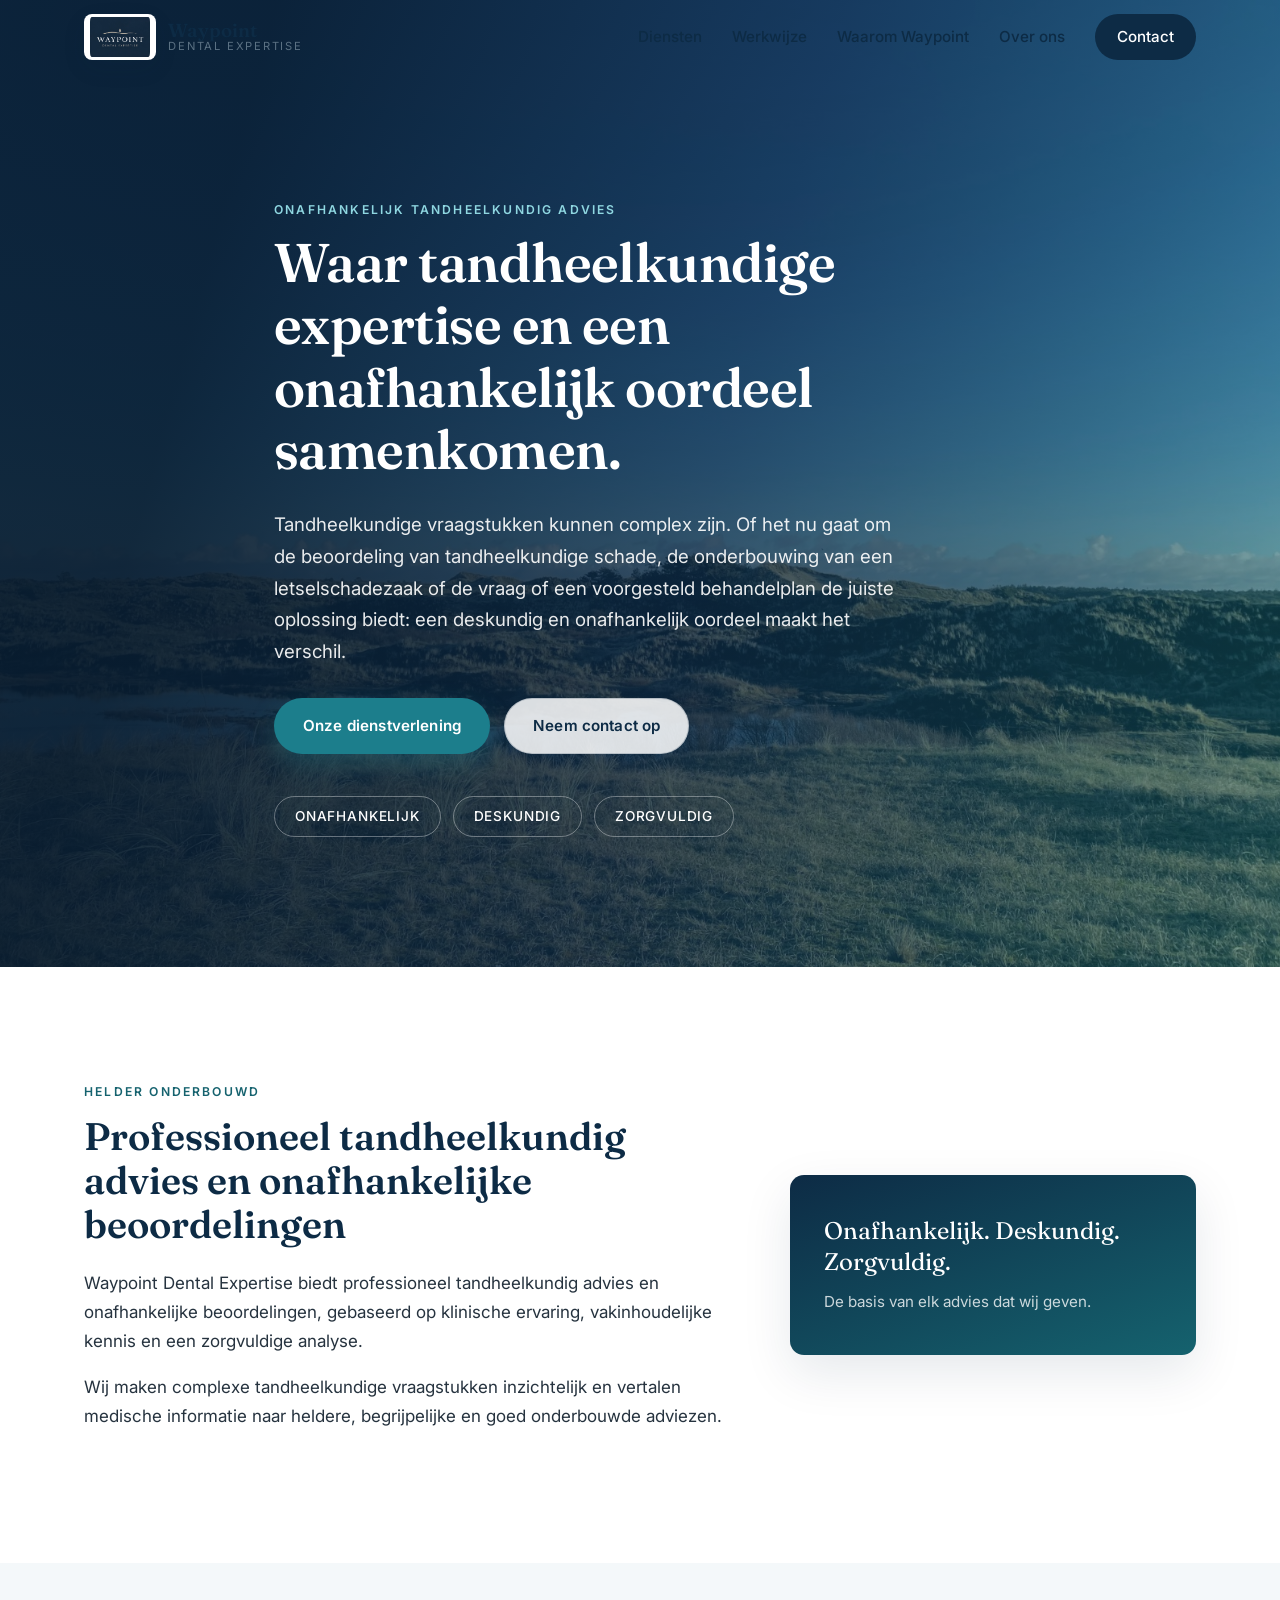
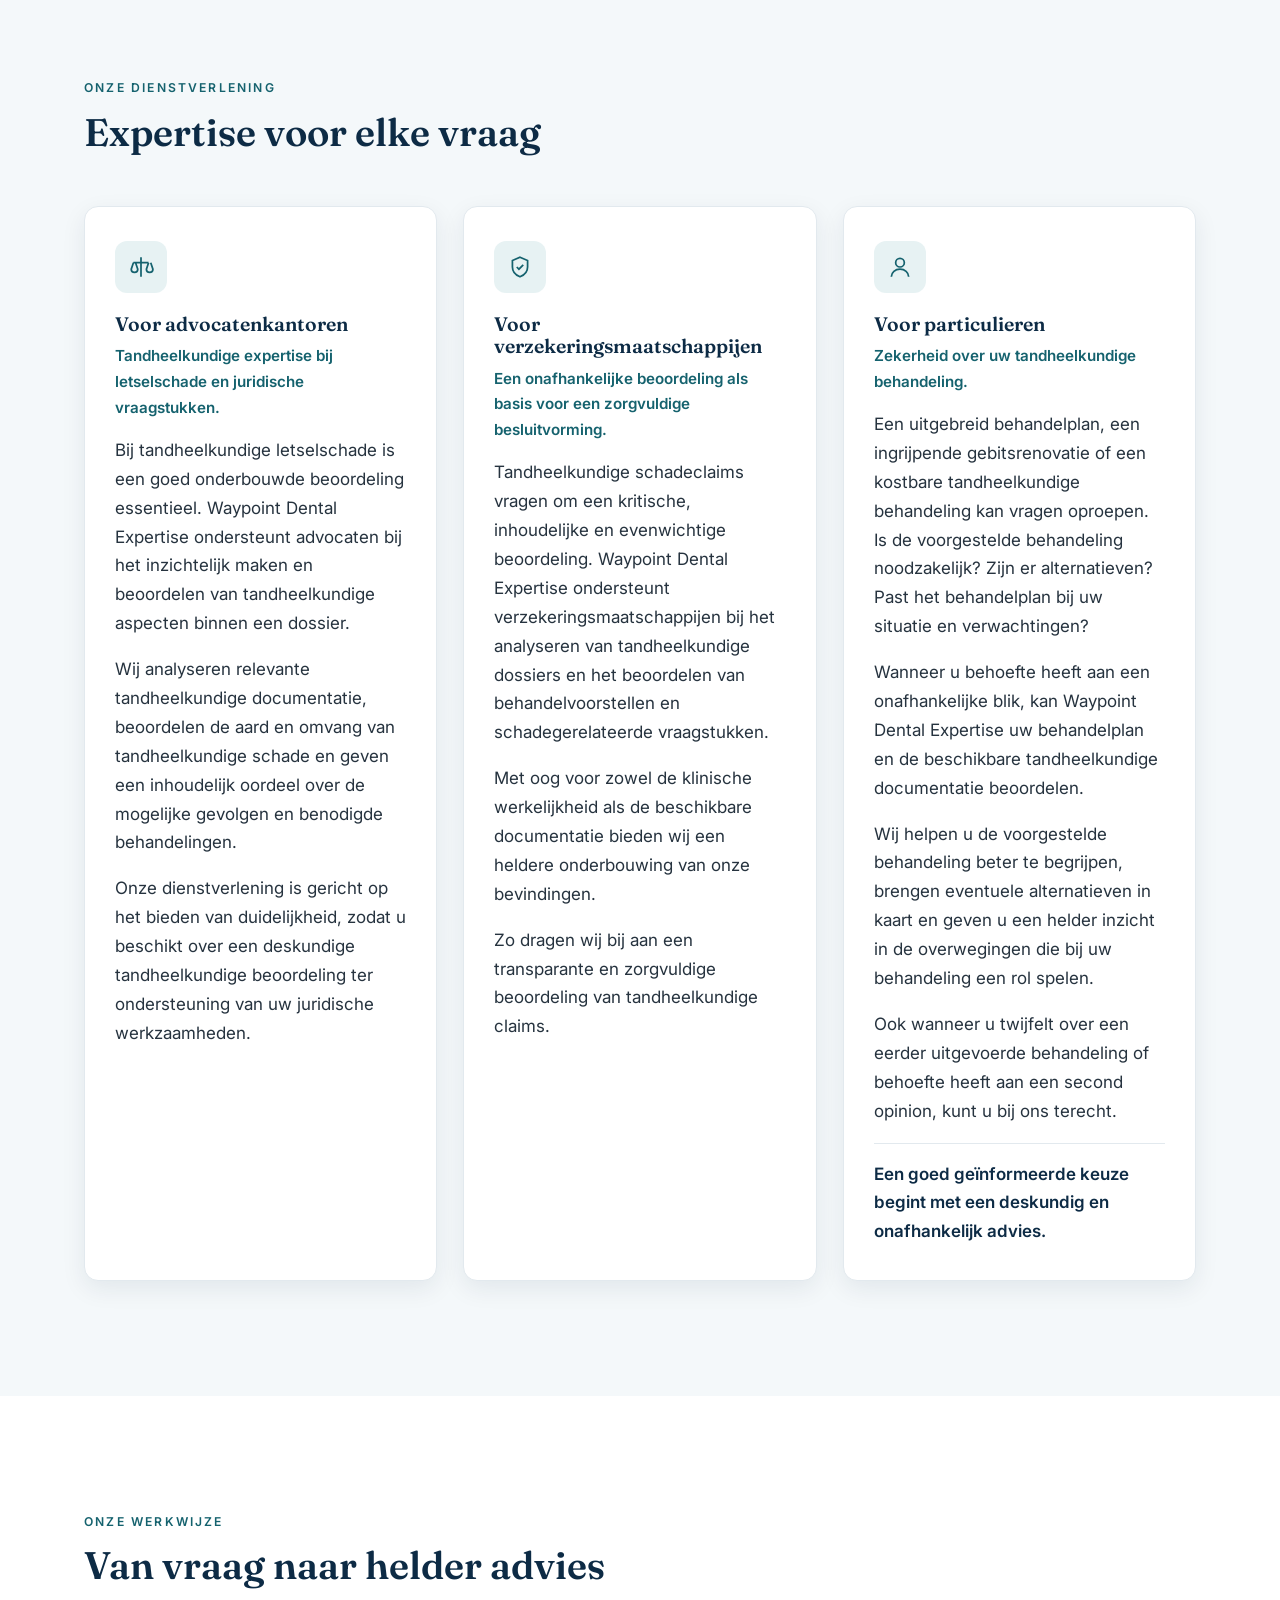
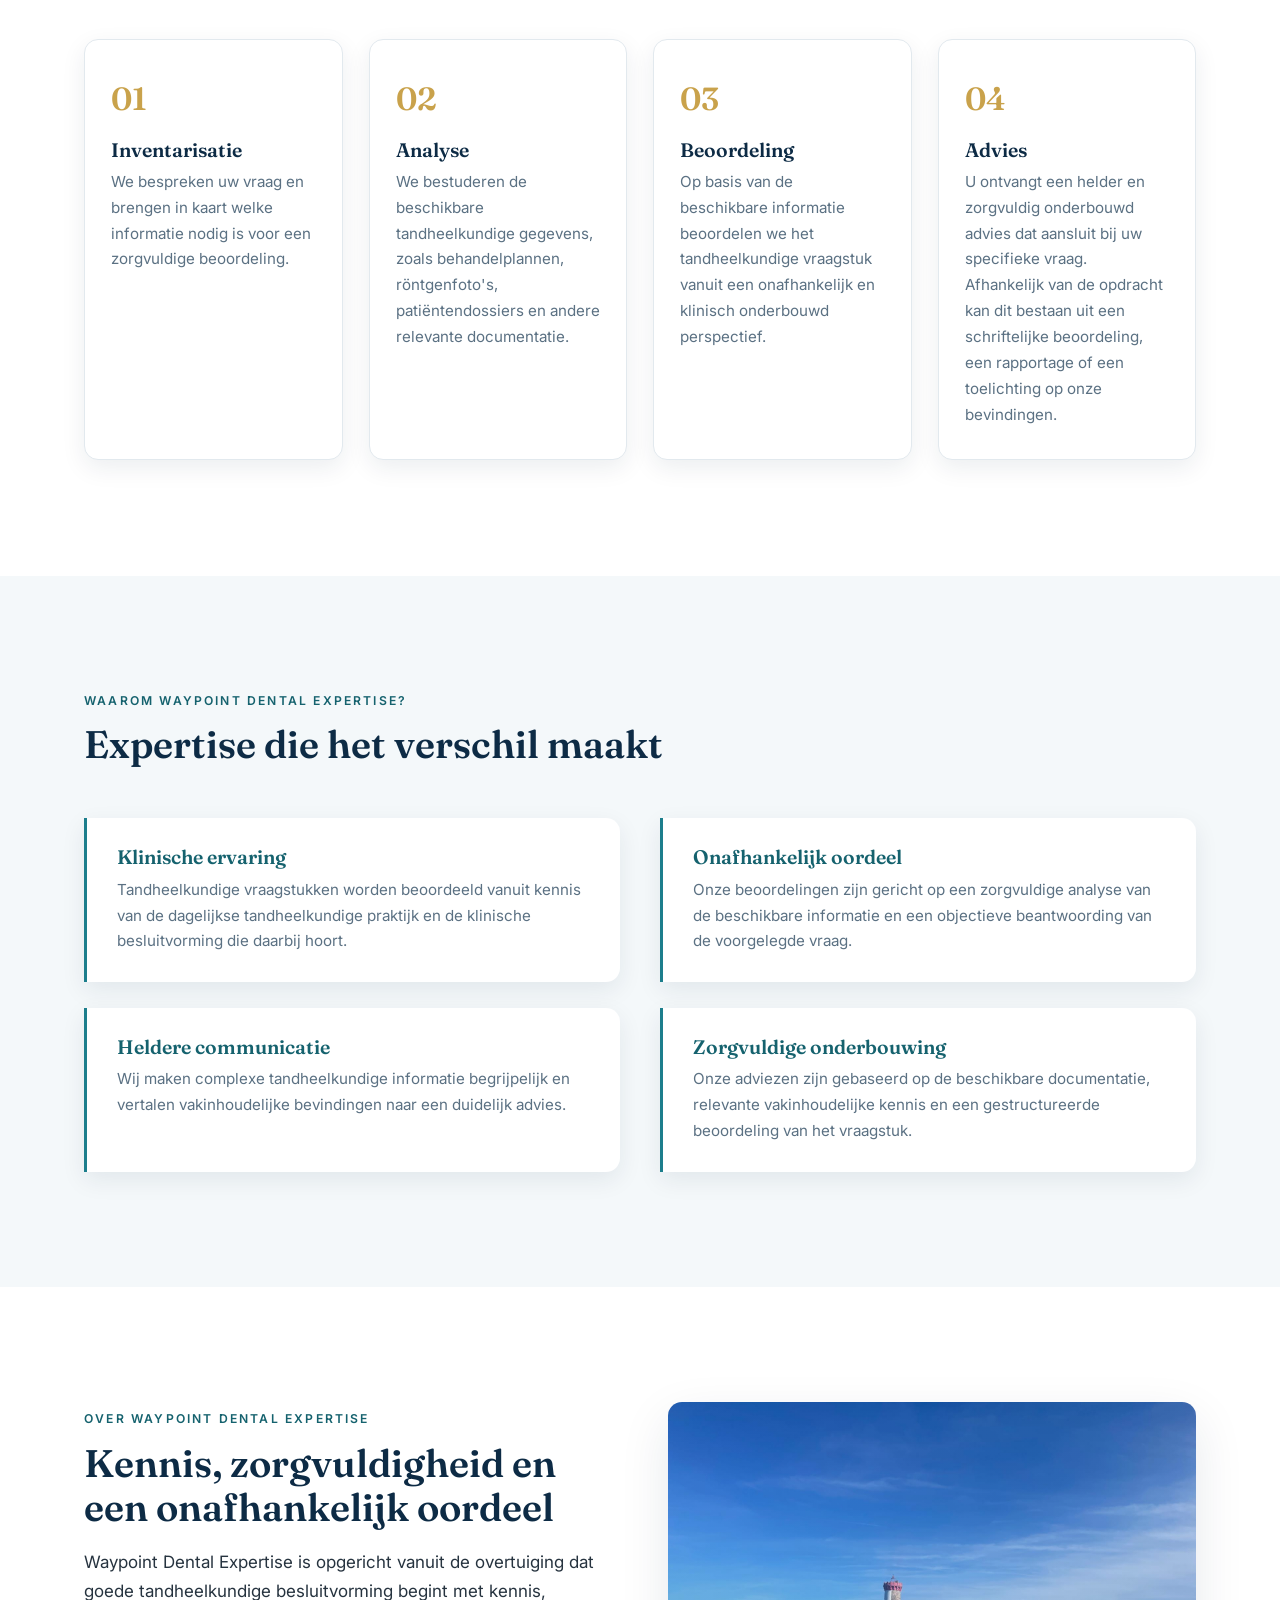
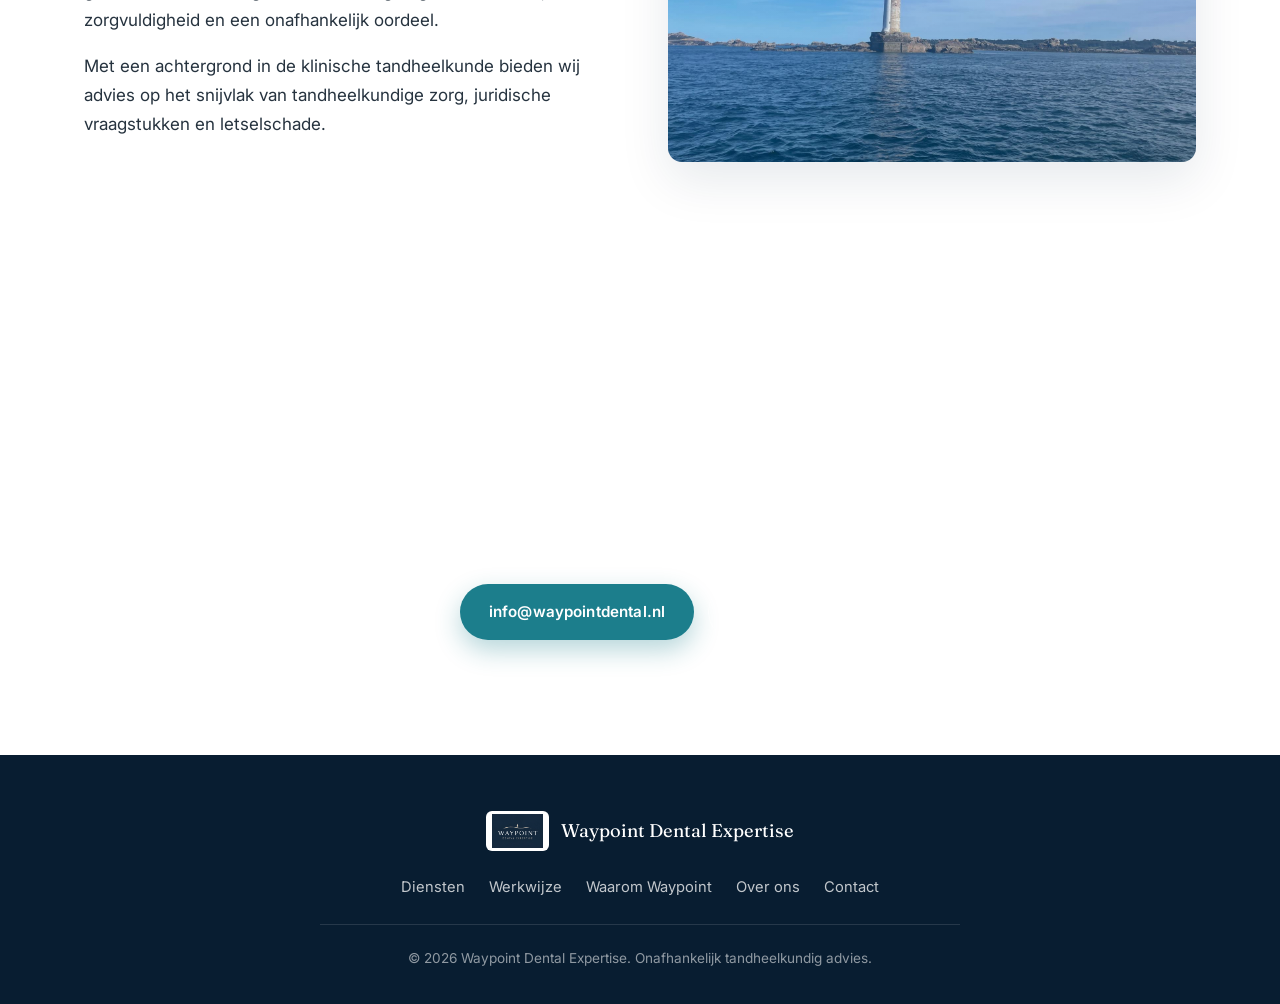
==== index.html @ ccd4719a "Initial commit: Waypoint Dental Expertise website" ====
<!DOCTYPE html>
<html lang="nl">
<head>
<meta charset="UTF-8">
<meta name="viewport" content="width=device-width, initial-scale=1.0">
<title>Waypoint Dental Expertise | Onafhankelijk tandheelkundig advies</title>
<meta name="description" content="Waypoint Dental Expertise biedt onafhankelijk tandheelkundig advies en expertise voor advocatenkantoren, verzekeringsmaatschappijen en particulieren. Helder onderbouwd.">
<link rel="icon" href="assets/logo.jpeg">
<link rel="preconnect" href="https://fonts.googleapis.com">
<link rel="preconnect" href="https://fonts.gstatic.com" crossorigin>
<link href="https://fonts.googleapis.com/css2?family=Inter:wght@400;500;600;700&family=Fraunces:opsz,wght@9..144,400;9..144,500;9..144,600&display=swap" rel="stylesheet">
<link rel="stylesheet" href="styles.css">
</head>
<body>

<header class="site-header" id="header">
  <div class="container header-inner">
    <a href="#top" class="brand" aria-label="Waypoint Dental Expertise - home">
      <img src="assets/logo.jpeg" alt="Waypoint Dental Expertise" class="brand-logo">
      <span class="brand-text">
        <span class="brand-name">Waypoint</span>
        <span class="brand-sub">Dental Expertise</span>
      </span>
    </a>

    <nav class="nav" id="nav" aria-label="Hoofdnavigatie">
      <a href="#diensten">Diensten</a>
      <a href="#werkwijze">Werkwijze</a>
      <a href="#waarom">Waarom Waypoint</a>
      <a href="#over">Over ons</a>
      <a href="#contact" class="nav-cta">Contact</a>
    </nav>

    <button class="nav-toggle" id="navToggle" aria-label="Menu openen" aria-expanded="false" aria-controls="nav">
      <span></span><span></span><span></span>
    </button>
  </div>
</header>

<main id="top">

  <section class="hero">
    <div class="hero-bg" aria-hidden="true"></div>
    <div class="container hero-inner">
      <p class="eyebrow">Onafhankelijk tandheelkundig advies</p>
      <h1>Waar tandheelkundige expertise en een onafhankelijk oordeel samenkomen.</h1>
      <p class="lead">
        Tandheelkundige vraagstukken kunnen complex zijn. Of het nu gaat om de beoordeling van
        tandheelkundige schade, de onderbouwing van een letselschadezaak of de vraag of een
        voorgesteld behandelplan de juiste oplossing biedt: een deskundig en onafhankelijk
        oordeel maakt het verschil.
      </p>
      <div class="hero-actions">
        <a href="#diensten" class="btn btn-primary">Onze dienstverlening</a>
        <a href="#contact" class="btn btn-ghost">Neem contact op</a>
      </div>
      <ul class="hero-badges">
        <li>Onafhankelijk</li>
        <li>Deskundig</li>
        <li>Zorgvuldig</li>
      </ul>
    </div>
  </section>

  <section class="intro section">
    <div class="container intro-grid">
      <div class="intro-text">
        <p class="eyebrow">Helder onderbouwd</p>
        <h2>Professioneel tandheelkundig advies en onafhankelijke beoordelingen</h2>
        <p>
          Waypoint Dental Expertise biedt professioneel tandheelkundig advies en onafhankelijke
          beoordelingen, gebaseerd op klinische ervaring, vakinhoudelijke kennis en een zorgvuldige
          analyse.
        </p>
        <p>
          Wij maken complexe tandheelkundige vraagstukken inzichtelijk en vertalen medische
          informatie naar heldere, begrijpelijke en goed onderbouwde adviezen.
        </p>
      </div>
      <div class="intro-card">
        <p class="intro-card-quote">Onafhankelijk. Deskundig. Zorgvuldig.</p>
        <p class="intro-card-sub">De basis van elk advies dat wij geven.</p>
      </div>
    </div>
  </section>

  <section id="diensten" class="section section-alt">
    <div class="container">
      <div class="section-head">
        <p class="eyebrow">Onze dienstverlening</p>
        <h2>Expertise voor elke vraag</h2>
      </div>

      <div class="cards">
        <article class="card">
          <div class="card-icon" aria-hidden="true">
            <svg viewBox="0 0 24 24" fill="none" stroke="currentColor" stroke-width="1.6"><path d="M12 3v18M5 8h14M5 8l-2 6a3 3 0 0 0 6 0L7 8M19 8l-2 6a3 3 0 0 0 6 0l-2-6"/></svg>
          </div>
          <h3>Voor advocatenkantoren</h3>
          <p class="card-sub">Tandheelkundige expertise bij letselschade en juridische vraagstukken.</p>
          <p>
            Bij tandheelkundige letselschade is een goed onderbouwde beoordeling essentieel. Waypoint
            Dental Expertise ondersteunt advocaten bij het inzichtelijk maken en beoordelen van
            tandheelkundige aspecten binnen een dossier.
          </p>
          <p>
            Wij analyseren relevante tandheelkundige documentatie, beoordelen de aard en omvang van
            tandheelkundige schade en geven een inhoudelijk oordeel over de mogelijke gevolgen en
            benodigde behandelingen.
          </p>
          <p>
            Onze dienstverlening is gericht op het bieden van duidelijkheid, zodat u beschikt over een
            deskundige tandheelkundige beoordeling ter ondersteuning van uw juridische werkzaamheden.
          </p>
        </article>

        <article class="card">
          <div class="card-icon" aria-hidden="true">
            <svg viewBox="0 0 24 24" fill="none" stroke="currentColor" stroke-width="1.6"><path d="M12 3l7 3v6c0 4.5-3 7.5-7 9-4-1.5-7-4.5-7-9V6l7-3z"/><path d="M9 12l2 2 4-4"/></svg>
          </div>
          <h3>Voor verzekeringsmaatschappijen</h3>
          <p class="card-sub">Een onafhankelijke beoordeling als basis voor een zorgvuldige besluitvorming.</p>
          <p>
            Tandheelkundige schadeclaims vragen om een kritische, inhoudelijke en evenwichtige
            beoordeling. Waypoint Dental Expertise ondersteunt verzekeringsmaatschappijen bij het
            analyseren van tandheelkundige dossiers en het beoordelen van behandelvoorstellen en
            schadegerelateerde vraagstukken.
          </p>
          <p>
            Met oog voor zowel de klinische werkelijkheid als de beschikbare documentatie bieden wij
            een heldere onderbouwing van onze bevindingen.
          </p>
          <p>
            Zo dragen wij bij aan een transparante en zorgvuldige beoordeling van tandheelkundige claims.
          </p>
        </article>

        <article class="card">
          <div class="card-icon" aria-hidden="true">
            <svg viewBox="0 0 24 24" fill="none" stroke="currentColor" stroke-width="1.6"><circle cx="12" cy="8" r="4"/><path d="M4 21c0-4 3.6-7 8-7s8 3 8 7"/></svg>
          </div>
          <h3>Voor particulieren</h3>
          <p class="card-sub">Zekerheid over uw tandheelkundige behandeling.</p>
          <p>
            Een uitgebreid behandelplan, een ingrijpende gebitsrenovatie of een kostbare tandheelkundige
            behandeling kan vragen oproepen. Is de voorgestelde behandeling noodzakelijk? Zijn er
            alternatieven? Past het behandelplan bij uw situatie en verwachtingen?
          </p>
          <p>
            Wanneer u behoefte heeft aan een onafhankelijke blik, kan Waypoint Dental Expertise uw
            behandelplan en de beschikbare tandheelkundige documentatie beoordelen.
          </p>
          <p>
            Wij helpen u de voorgestelde behandeling beter te begrijpen, brengen eventuele alternatieven
            in kaart en geven u een helder inzicht in de overwegingen die bij uw behandeling een rol spelen.
          </p>
          <p>
            Ook wanneer u twijfelt over een eerder uitgevoerde behandeling of behoefte heeft aan een
            second opinion, kunt u bij ons terecht.
          </p>
          <p class="card-highlight">Een goed geïnformeerde keuze begint met een deskundig en onafhankelijk advies.</p>
        </article>
      </div>
    </div>
  </section>

  <section id="werkwijze" class="section">
    <div class="container">
      <div class="section-head">
        <p class="eyebrow">Onze werkwijze</p>
        <h2>Van vraag naar helder advies</h2>
      </div>

      <ol class="steps">
        <li class="step">
          <span class="step-num">01</span>
          <h3>Inventarisatie</h3>
          <p>We bespreken uw vraag en brengen in kaart welke informatie nodig is voor een zorgvuldige beoordeling.</p>
        </li>
        <li class="step">
          <span class="step-num">02</span>
          <h3>Analyse</h3>
          <p>We bestuderen de beschikbare tandheelkundige gegevens, zoals behandelplannen, röntgenfoto's, patiëntendossiers en andere relevante documentatie.</p>
        </li>
        <li class="step">
          <span class="step-num">03</span>
          <h3>Beoordeling</h3>
          <p>Op basis van de beschikbare informatie beoordelen we het tandheelkundige vraagstuk vanuit een onafhankelijk en klinisch onderbouwd perspectief.</p>
        </li>
        <li class="step">
          <span class="step-num">04</span>
          <h3>Advies</h3>
          <p>U ontvangt een helder en zorgvuldig onderbouwd advies dat aansluit bij uw specifieke vraag. Afhankelijk van de opdracht kan dit bestaan uit een schriftelijke beoordeling, een rapportage of een toelichting op onze bevindingen.</p>
        </li>
      </ol>
    </div>
  </section>

  <section id="waarom" class="section section-alt">
    <div class="container">
      <div class="section-head">
        <p class="eyebrow">Waarom Waypoint Dental Expertise?</p>
        <h2>Expertise die het verschil maakt</h2>
      </div>

      <div class="features">
        <div class="feature">
          <h3>Klinische ervaring</h3>
          <p>Tandheelkundige vraagstukken worden beoordeeld vanuit kennis van de dagelijkse tandheelkundige praktijk en de klinische besluitvorming die daarbij hoort.</p>
        </div>
        <div class="feature">
          <h3>Onafhankelijk oordeel</h3>
          <p>Onze beoordelingen zijn gericht op een zorgvuldige analyse van de beschikbare informatie en een objectieve beantwoording van de voorgelegde vraag.</p>
        </div>
        <div class="feature">
          <h3>Heldere communicatie</h3>
          <p>Wij maken complexe tandheelkundige informatie begrijpelijk en vertalen vakinhoudelijke bevindingen naar een duidelijk advies.</p>
        </div>
        <div class="feature">
          <h3>Zorgvuldige onderbouwing</h3>
          <p>Onze adviezen zijn gebaseerd op de beschikbare documentatie, relevante vakinhoudelijke kennis en een gestructureerde beoordeling van het vraagstuk.</p>
        </div>
      </div>
    </div>
  </section>

  <section id="over" class="section over">
    <div class="container over-grid">
      <div class="over-text">
        <p class="eyebrow">Over Waypoint Dental Expertise</p>
        <h2>Kennis, zorgvuldigheid en een onafhankelijk oordeel</h2>
        <p>
          Waypoint Dental Expertise is opgericht vanuit de overtuiging dat goede tandheelkundige
          besluitvorming begint met kennis, zorgvuldigheid en een onafhankelijk oordeel.
        </p>
        <p>
          Met een achtergrond in de klinische tandheelkunde bieden wij advies op het snijvlak van
          tandheelkundige zorg, juridische vraagstukken en letselschade.
        </p>
      </div>
      <div class="over-image" aria-hidden="true"></div>
    </div>
  </section>

  <section id="contact" class="section cta">
    <div class="container cta-inner">
      <h2>Een deskundig en onafhankelijk advies nodig?</h2>
      <p>Neem contact op om uw tandheelkundige vraagstuk te bespreken. Wij denken graag met u mee.</p>
      <div class="cta-actions">
        <a href="mailto:info@waypointdental.nl" class="btn btn-primary">info@waypointdental.nl</a>
        <a href="tel:+31000000000" class="btn btn-ghost-light">Bel ons</a>
      </div>
    </div>
  </section>

</main>

<footer class="site-footer">
  <div class="container footer-inner">
    <div class="footer-brand">
      <img src="assets/logo.jpeg" alt="Waypoint Dental Expertise" class="footer-logo">
      <span>Waypoint Dental Expertise</span>
    </div>
    <nav class="footer-nav" aria-label="Voetnavigatie">
      <a href="#diensten">Diensten</a>
      <a href="#werkwijze">Werkwijze</a>
      <a href="#waarom">Waarom Waypoint</a>
      <a href="#over">Over ons</a>
      <a href="#contact">Contact</a>
    </nav>
    <p class="footer-copy">&copy; <span id="year"></span> Waypoint Dental Expertise. Onafhankelijk tandheelkundig advies.</p>
  </div>
</footer>

<script src="script.js"></script>
</body>
</html>
---- styles.css ----
:root {
  --navy: #0d2b45;
  --navy-deep: #081d31;
  --teal: #1c7e8c;
  --teal-dark: #15626e;
  --gold: #c9a24b;
  --text: #26333f;
  --muted: #5b7183;
  --line: #e2e9ee;
  --bg: #ffffff;
  --bg-alt: #f4f8fa;
  --radius: 14px;
  --shadow: 0 18px 50px rgba(13, 43, 69, 0.10);
  --shadow-sm: 0 8px 24px rgba(13, 43, 69, 0.08);
  --maxw: 1160px;
  --font-body: "Inter", system-ui, -apple-system, "Segoe UI", Roboto, sans-serif;
  --font-head: "Fraunces", Georgia, "Times New Roman", serif;
}

* { box-sizing: border-box; }

html { scroll-behavior: smooth; }

body {
  margin: 0;
  font-family: var(--font-body);
  color: var(--text);
  background: var(--bg);
  line-height: 1.7;
  font-size: 17px;
  -webkit-font-smoothing: antialiased;
}

img { max-width: 100%; display: block; }

a { color: var(--teal-dark); text-decoration: none; }

h1, h2, h3 {
  font-family: var(--font-head);
  color: var(--navy);
  line-height: 1.15;
  font-weight: 600;
  margin: 0 0 0.5em;
}

h1 { font-size: clamp(2.1rem, 4.4vw, 3.4rem); letter-spacing: -0.01em; }
h2 { font-size: clamp(1.7rem, 3vw, 2.4rem); }
h3 { font-size: 1.22rem; margin-bottom: 0.4em; }

p { margin: 0 0 1em; }

.container {
  width: 100%;
  max-width: var(--maxw);
  margin: 0 auto;
  padding: 0 24px;
}

.section { padding: clamp(64px, 9vw, 116px) 0; }
.section-alt { background: var(--bg-alt); }

.eyebrow {
  text-transform: uppercase;
  letter-spacing: 0.18em;
  font-size: 0.76rem;
  font-weight: 600;
  color: var(--teal-dark);
  margin-bottom: 0.9em;
}

.section-head { max-width: 720px; margin-bottom: 52px; }

/* ---------- Buttons ---------- */
.btn {
  display: inline-flex;
  align-items: center;
  justify-content: center;
  gap: 8px;
  padding: 14px 28px;
  border-radius: 999px;
  font-weight: 600;
  font-size: 0.95rem;
  letter-spacing: 0.01em;
  transition: transform 0.2s ease, box-shadow 0.2s ease, background 0.2s ease, color 0.2s ease;
  border: 1px solid transparent;
  cursor: pointer;
}
.btn-primary {
  background: var(--teal);
  color: #fff;
  box-shadow: 0 10px 26px rgba(28, 126, 140, 0.32);
}
.btn-primary:hover { background: var(--teal-dark); transform: translateY(-2px); }
.btn-ghost {
  background: rgba(255, 255, 255, 0.85);
  color: var(--navy);
  border-color: rgba(13, 43, 69, 0.18);
}
.btn-ghost:hover { background: #fff; transform: translateY(-2px); }
.btn-ghost-light {
  background: transparent;
  color: #fff;
  border-color: rgba(255, 255, 255, 0.55);
}
.btn-ghost-light:hover { background: rgba(255, 255, 255, 0.14); transform: translateY(-2px); }

/* ---------- Header ---------- */
.site-header {
  position: fixed;
  top: 0; left: 0; right: 0;
  z-index: 50;
  transition: background 0.3s ease, box-shadow 0.3s ease, padding 0.3s ease;
  padding: 14px 0;
}
.site-header.scrolled {
  background: rgba(255, 255, 255, 0.94);
  backdrop-filter: blur(10px);
  box-shadow: 0 6px 26px rgba(13, 43, 69, 0.09);
  padding: 8px 0;
}
.header-inner {
  display: flex;
  align-items: center;
  justify-content: space-between;
  gap: 20px;
}
.brand { display: flex; align-items: center; gap: 12px; }
.brand-logo {
  height: 46px;
  width: auto;
  border-radius: 8px;
  object-fit: contain;
  background: #fff;
  padding: 3px 6px;
  box-shadow: var(--shadow-sm);
}
.brand-text { display: flex; flex-direction: column; line-height: 1.05; }
.brand-name {
  font-family: var(--font-head);
  font-weight: 600;
  font-size: 1.18rem;
  color: var(--navy);
}
.brand-sub {
  font-size: 0.7rem;
  letter-spacing: 0.16em;
  text-transform: uppercase;
  color: var(--muted);
}
.nav { display: flex; align-items: center; gap: 30px; }
.nav a {
  color: var(--navy);
  font-weight: 500;
  font-size: 0.95rem;
  position: relative;
}
.nav a::after {
  content: "";
  position: absolute;
  left: 0; bottom: -6px;
  width: 0; height: 2px;
  background: var(--teal);
  transition: width 0.25s ease;
}
.nav a:hover::after { width: 100%; }
.nav-cta {
  background: var(--navy);
  color: #fff !important;
  padding: 10px 22px;
  border-radius: 999px;
}
.nav-cta::after { display: none; }
.nav-cta:hover { background: var(--teal); }

.nav-toggle {
  display: none;
  flex-direction: column;
  gap: 5px;
  background: none;
  border: 0;
  padding: 8px;
  cursor: pointer;
}
.nav-toggle span {
  width: 26px; height: 2px;
  background: var(--navy);
  border-radius: 2px;
  transition: transform 0.25s ease, opacity 0.25s ease;
}
.nav-toggle.active span:nth-child(1) { transform: translateY(7px) rotate(45deg); }
.nav-toggle.active span:nth-child(2) { opacity: 0; }
.nav-toggle.active span:nth-child(3) { transform: translateY(-7px) rotate(-45deg); }

/* ---------- Hero ---------- */
.hero {
  position: relative;
  padding: clamp(140px, 20vw, 200px) 0 clamp(80px, 11vw, 130px);
  color: #fff;
  overflow: hidden;
}
.hero-bg {
  position: absolute;
  inset: 0;
  background-image: url("assets/background-1.jpeg");
  background-size: cover;
  background-position: center;
  z-index: -2;
}
.hero::before {
  content: "";
  position: absolute;
  inset: 0;
  background: linear-gradient(105deg, rgba(8, 29, 49, 0.94) 18%, rgba(13, 43, 69, 0.78) 55%, rgba(21, 98, 110, 0.55) 100%);
  z-index: -1;
}
.hero-inner { max-width: 780px; }
.hero .eyebrow { color: #8fd7e1; }
.hero h1 { color: #fff; margin-bottom: 0.5em; }
.hero .lead {
  font-size: clamp(1.02rem, 1.6vw, 1.17rem);
  color: rgba(255, 255, 255, 0.9);
  max-width: 640px;
}
.hero-actions { display: flex; flex-wrap: wrap; gap: 14px; margin-top: 30px; }
.hero-badges {
  list-style: none;
  display: flex;
  flex-wrap: wrap;
  gap: 12px;
  padding: 0;
  margin: 42px 0 0;
}
.hero-badges li {
  padding: 8px 20px;
  border: 1px solid rgba(255, 255, 255, 0.35);
  border-radius: 999px;
  font-size: 0.85rem;
  letter-spacing: 0.06em;
  text-transform: uppercase;
  font-weight: 500;
}

/* ---------- Intro ---------- */
.intro-grid {
  display: grid;
  grid-template-columns: 1.6fr 1fr;
  gap: 56px;
  align-items: center;
}
.intro-text h2 { margin-bottom: 0.6em; }
.intro-card {
  background: linear-gradient(160deg, var(--navy), var(--teal-dark));
  color: #fff;
  border-radius: var(--radius);
  padding: 40px 34px;
  box-shadow: var(--shadow);
}
.intro-card-quote {
  font-family: var(--font-head);
  font-size: 1.5rem;
  line-height: 1.3;
  margin-bottom: 12px;
}
.intro-card-sub { color: rgba(255, 255, 255, 0.78); margin: 0; font-size: 0.95rem; }

/* ---------- Cards ---------- */
.cards {
  display: grid;
  grid-template-columns: repeat(3, 1fr);
  gap: 26px;
}
.card {
  background: #fff;
  border: 1px solid var(--line);
  border-radius: var(--radius);
  padding: 34px 30px;
  box-shadow: var(--shadow-sm);
  transition: transform 0.25s ease, box-shadow 0.25s ease;
  display: flex;
  flex-direction: column;
}
.card:hover { transform: translateY(-6px); box-shadow: var(--shadow); }
.card-icon {
  width: 52px; height: 52px;
  border-radius: 12px;
  background: rgba(28, 126, 140, 0.1);
  color: var(--teal-dark);
  display: grid;
  place-items: center;
  margin-bottom: 20px;
}
.card-icon svg { width: 26px; height: 26px; }
.card-sub {
  color: var(--teal-dark);
  font-weight: 600;
  font-size: 0.95rem;
  margin-bottom: 1em;
}
.card p:last-child { margin-bottom: 0; }
.card-highlight {
  margin-top: auto;
  padding-top: 16px;
  border-top: 1px solid var(--line);
  font-weight: 600;
  color: var(--navy);
}

/* ---------- Steps ---------- */
.steps {
  list-style: none;
  padding: 0;
  margin: 0;
  display: grid;
  grid-template-columns: repeat(4, 1fr);
  gap: 26px;
}
.step {
  background: #fff;
  border: 1px solid var(--line);
  border-radius: var(--radius);
  padding: 32px 26px;
  position: relative;
  box-shadow: var(--shadow-sm);
}
.step-num {
  font-family: var(--font-head);
  font-size: 2rem;
  font-weight: 600;
  color: var(--gold);
  display: block;
  margin-bottom: 12px;
}
.step p { color: var(--muted); margin: 0; font-size: 0.95rem; }

/* ---------- Features ---------- */
.features {
  display: grid;
  grid-template-columns: repeat(2, 1fr);
  gap: 26px 40px;
}
.feature {
  padding: 28px 30px;
  border-left: 3px solid var(--teal);
  background: #fff;
  border-radius: 0 var(--radius) var(--radius) 0;
  box-shadow: var(--shadow-sm);
}
.feature h3 { color: var(--teal-dark); }
.feature p { margin: 0; color: var(--muted); font-size: 0.95rem; }

/* ---------- Over ---------- */
.over-grid {
  display: grid;
  grid-template-columns: 1fr 1fr;
  gap: 56px;
  align-items: center;
}
.over-image {
  min-height: 360px;
  border-radius: var(--radius);
  background-image: linear-gradient(rgba(13, 43, 69, 0.12), rgba(13, 43, 69, 0.12)), url("assets/background-4.jpeg");
  background-size: cover;
  background-position: center;
  box-shadow: var(--shadow);
}

/* ---------- CTA ---------- */
.cta {
  position: relative;
  color: #fff;
  background-image: linear-gradient(120deg, rgba(8, 29, 49, 0.95), rgba(21, 98, 110, 0.85)), url("assets/background-3.jpeg");
  background-size: cover;
  background-position: center;
  background-attachment: fixed;
}
.cta-inner { max-width: 720px; text-align: center; margin: 0 auto; }
.cta h2 { color: #fff; }
.cta p { color: rgba(255, 255, 255, 0.88); }
.cta-actions {
  display: flex;
  gap: 14px;
  justify-content: center;
  flex-wrap: wrap;
  margin-top: 26px;
}

/* ---------- Footer ---------- */
.site-footer {
  background: var(--navy-deep);
  color: rgba(255, 255, 255, 0.75);
  padding: 56px 0 34px;
}
.footer-inner {
  display: grid;
  gap: 24px;
  text-align: center;
  justify-items: center;
}
.footer-brand {
  display: flex;
  align-items: center;
  gap: 12px;
  color: #fff;
  font-family: var(--font-head);
  font-size: 1.15rem;
}
.footer-logo {
  height: 40px;
  width: auto;
  border-radius: 6px;
  background: #fff;
  padding: 3px 6px;
}
.footer-nav { display: flex; flex-wrap: wrap; gap: 24px; justify-content: center; }
.footer-nav a { color: rgba(255, 255, 255, 0.75); font-size: 0.92rem; }
.footer-nav a:hover { color: #fff; }
.footer-copy {
  margin: 0;
  font-size: 0.85rem;
  color: rgba(255, 255, 255, 0.55);
  border-top: 1px solid rgba(255, 255, 255, 0.12);
  padding-top: 22px;
  width: 100%;
  max-width: 640px;
}

/* ---------- Reveal animation ---------- */
.reveal { opacity: 0; transform: translateY(24px); transition: opacity 0.7s ease, transform 0.7s ease; }
.reveal.visible { opacity: 1; transform: none; }

/* ---------- Responsive ---------- */
@media (max-width: 960px) {
  .intro-grid, .over-grid { grid-template-columns: 1fr; gap: 34px; }
  .cards { grid-template-columns: 1fr; }
  .steps { grid-template-columns: repeat(2, 1fr); }
  .features { grid-template-columns: 1fr; gap: 20px; }
  .cta { background-attachment: scroll; }
}

@media (max-width: 720px) {
  .brand-text { display: none; }
  .nav-toggle { display: flex; }
  .nav {
    position: fixed;
    top: 0; right: 0;
    height: 100vh;
    width: min(300px, 82vw);
    flex-direction: column;
    align-items: flex-start;
    justify-content: center;
    gap: 26px;
    background: #fff;
    padding: 40px 34px;
    box-shadow: -18px 0 50px rgba(13, 43, 69, 0.18);
    transform: translateX(105%);
    transition: transform 0.35s ease;
    z-index: 60;
  }
  .nav.open { transform: translateX(0); }
  .nav a { font-size: 1.1rem; }
  .nav-cta { width: 100%; text-align: center; }
  .nav-toggle { z-index: 70; }
  .steps { grid-template-columns: 1fr; }
  .hero-badges { margin-top: 30px; }
}

body.no-scroll { overflow: hidden; }
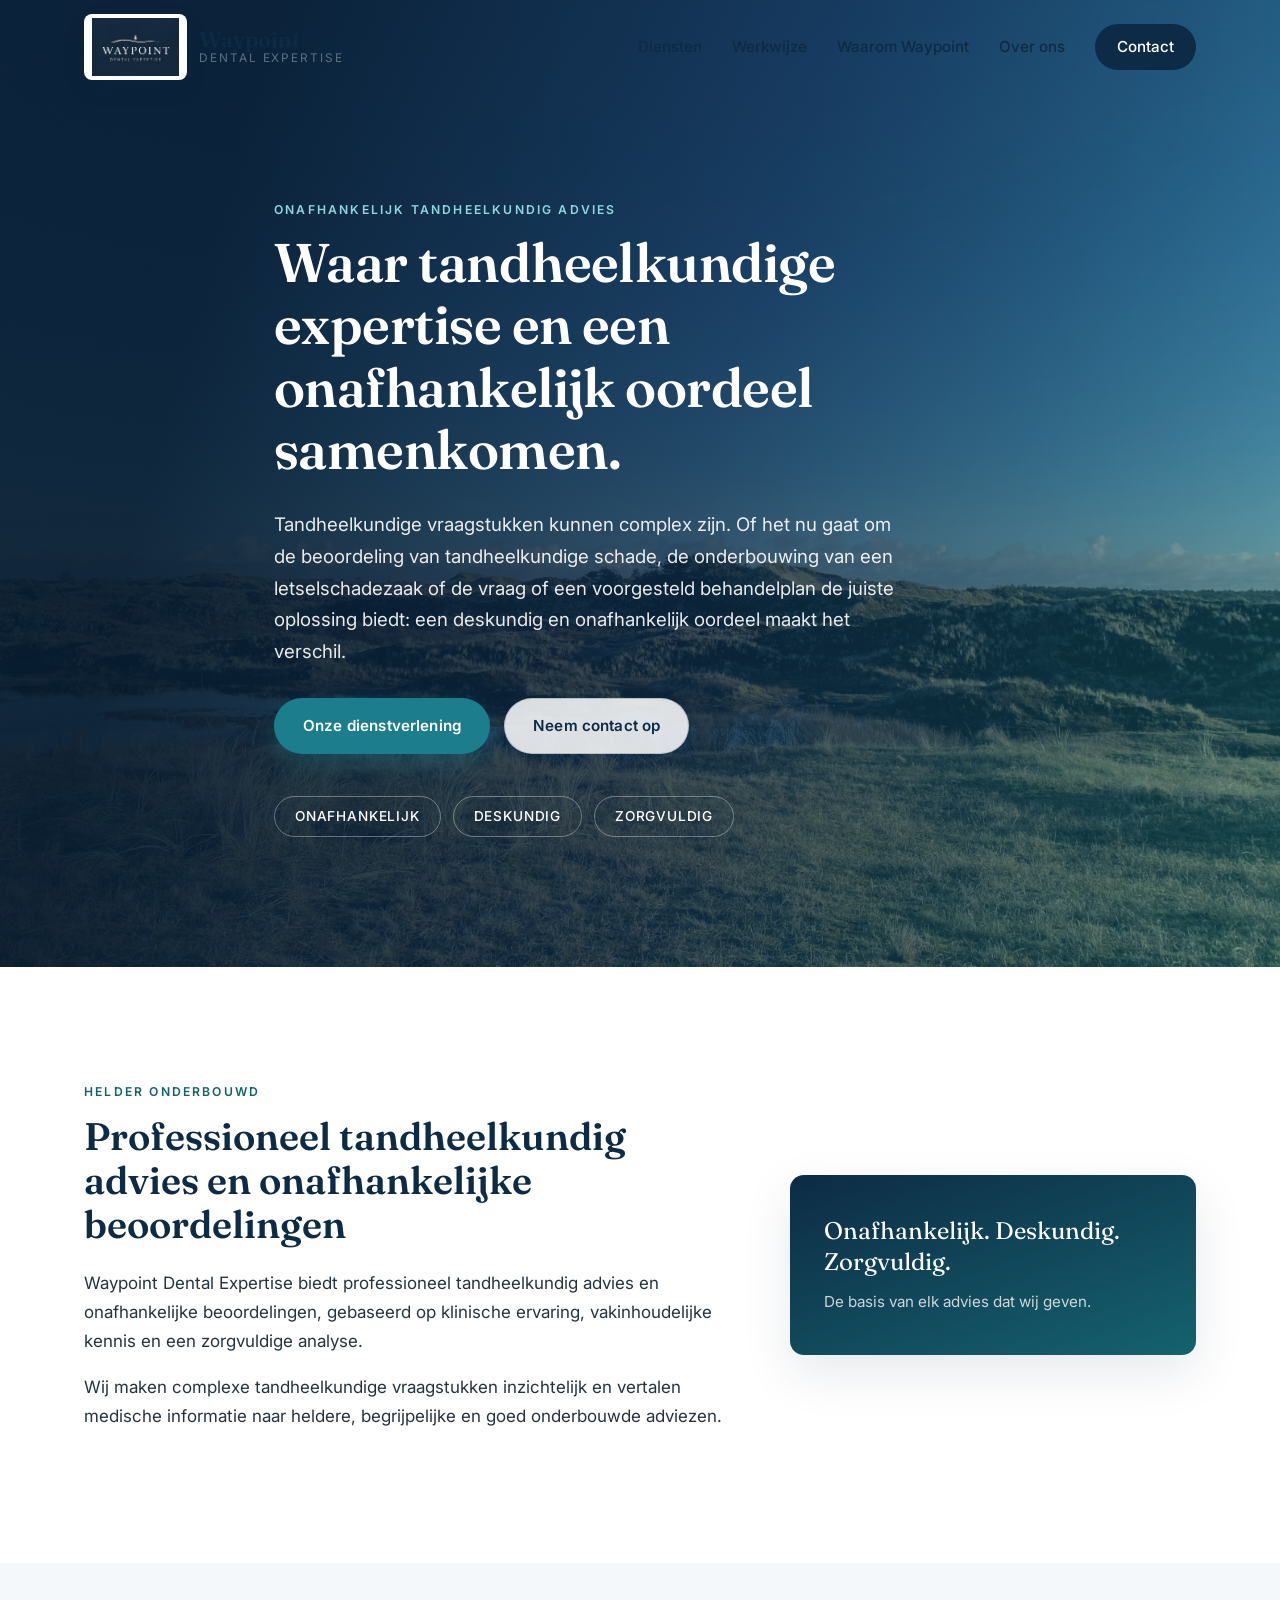
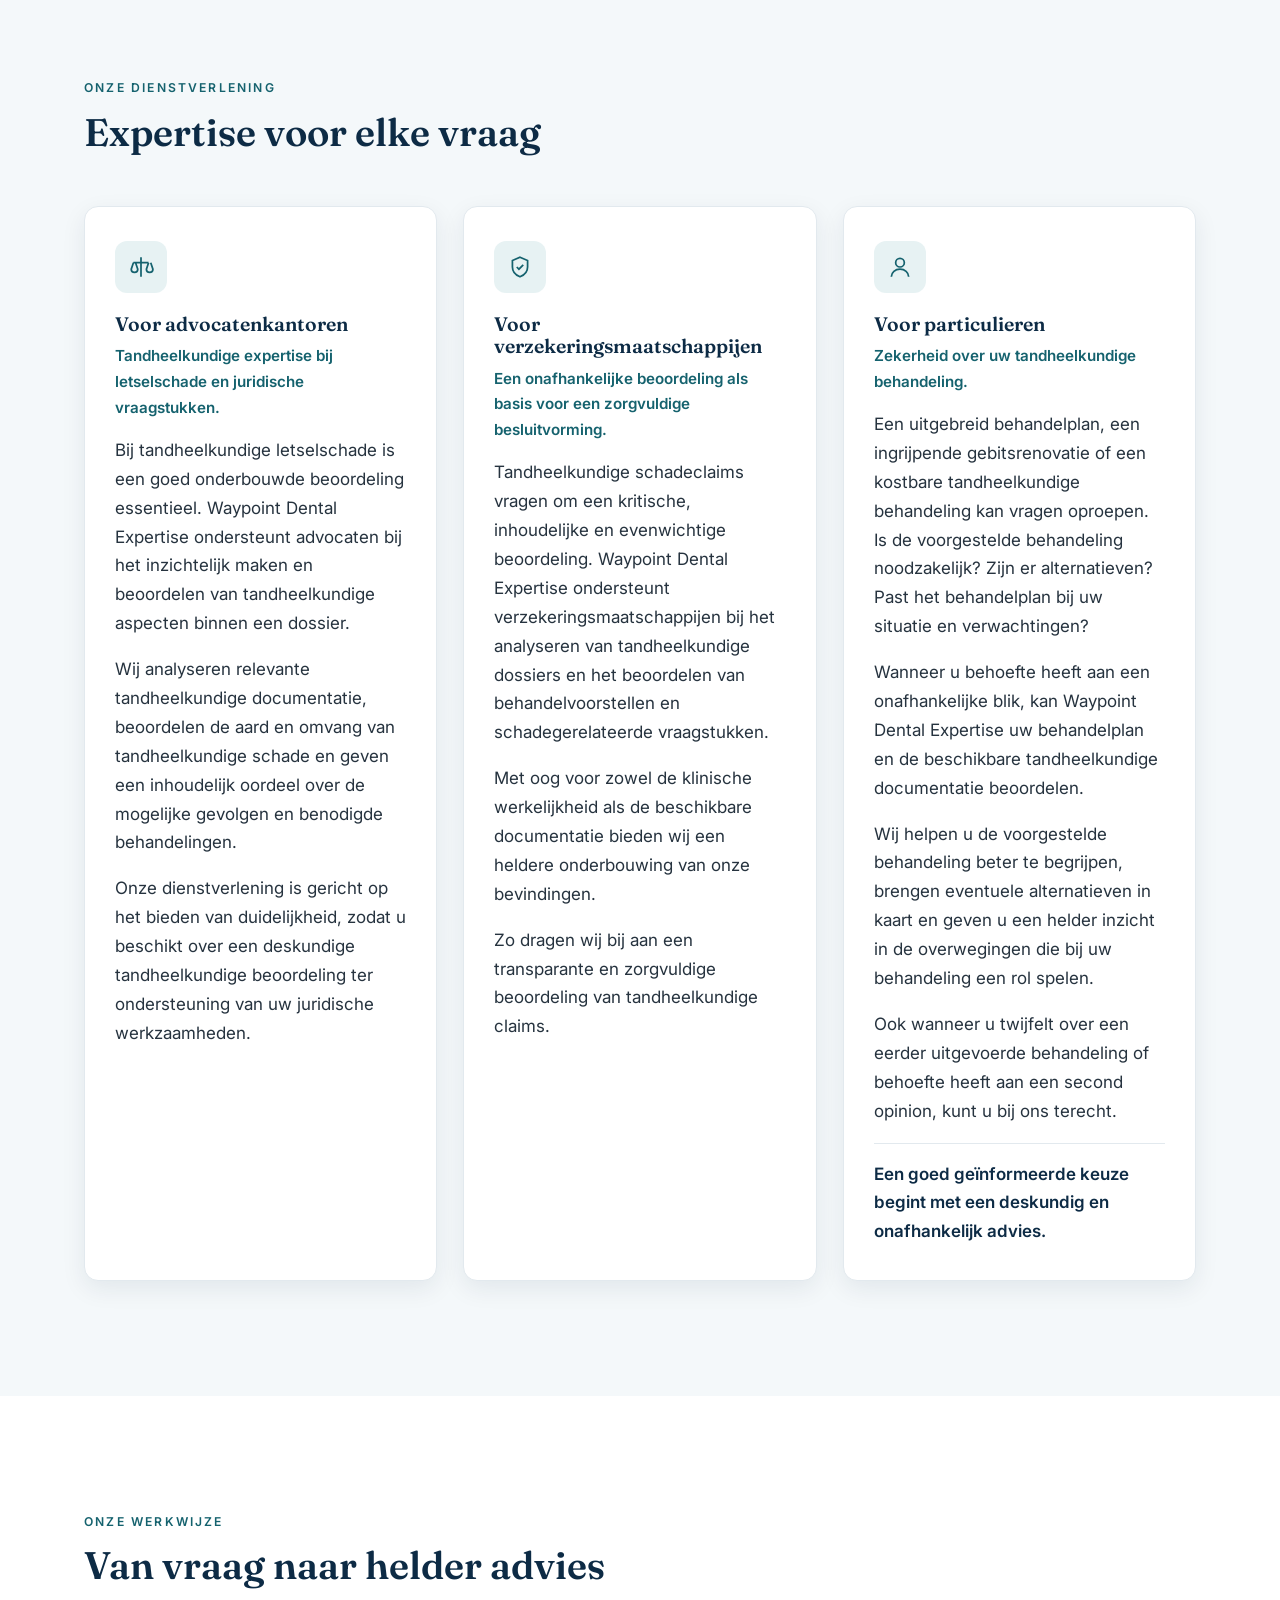
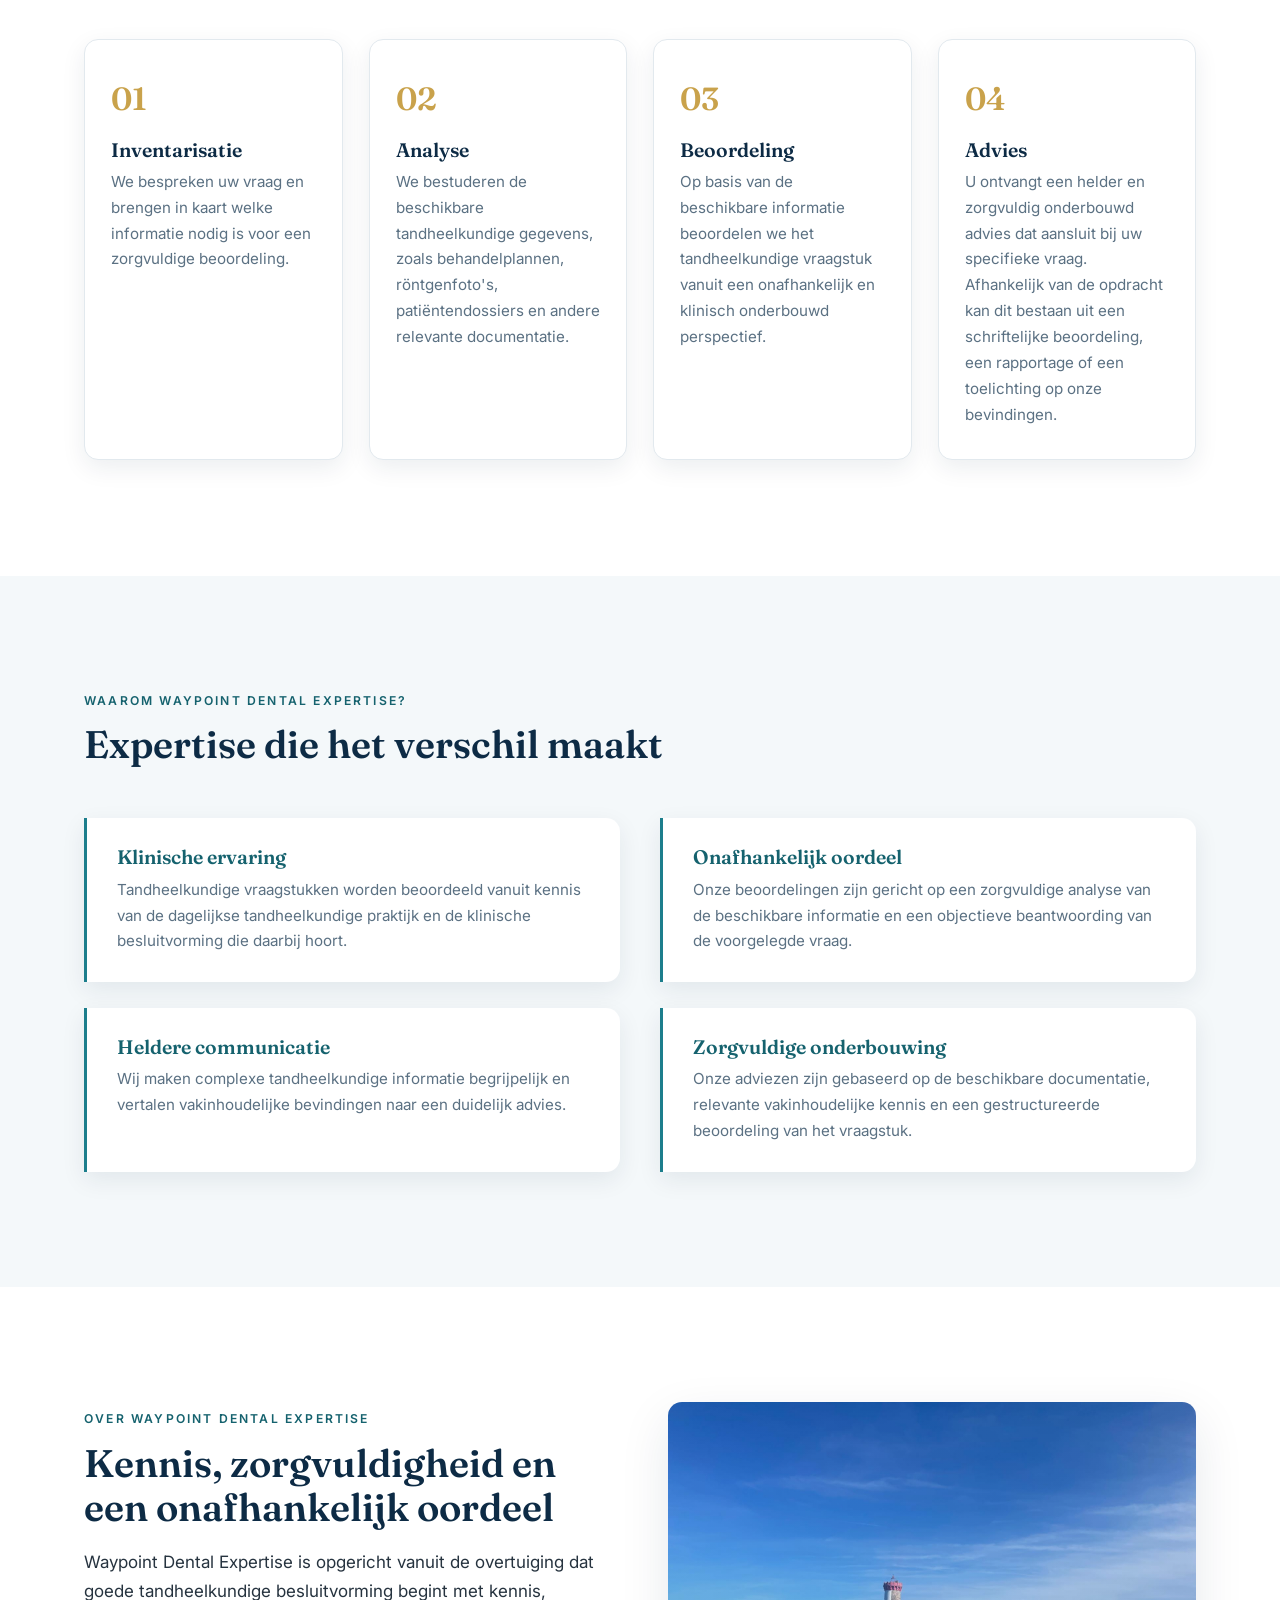
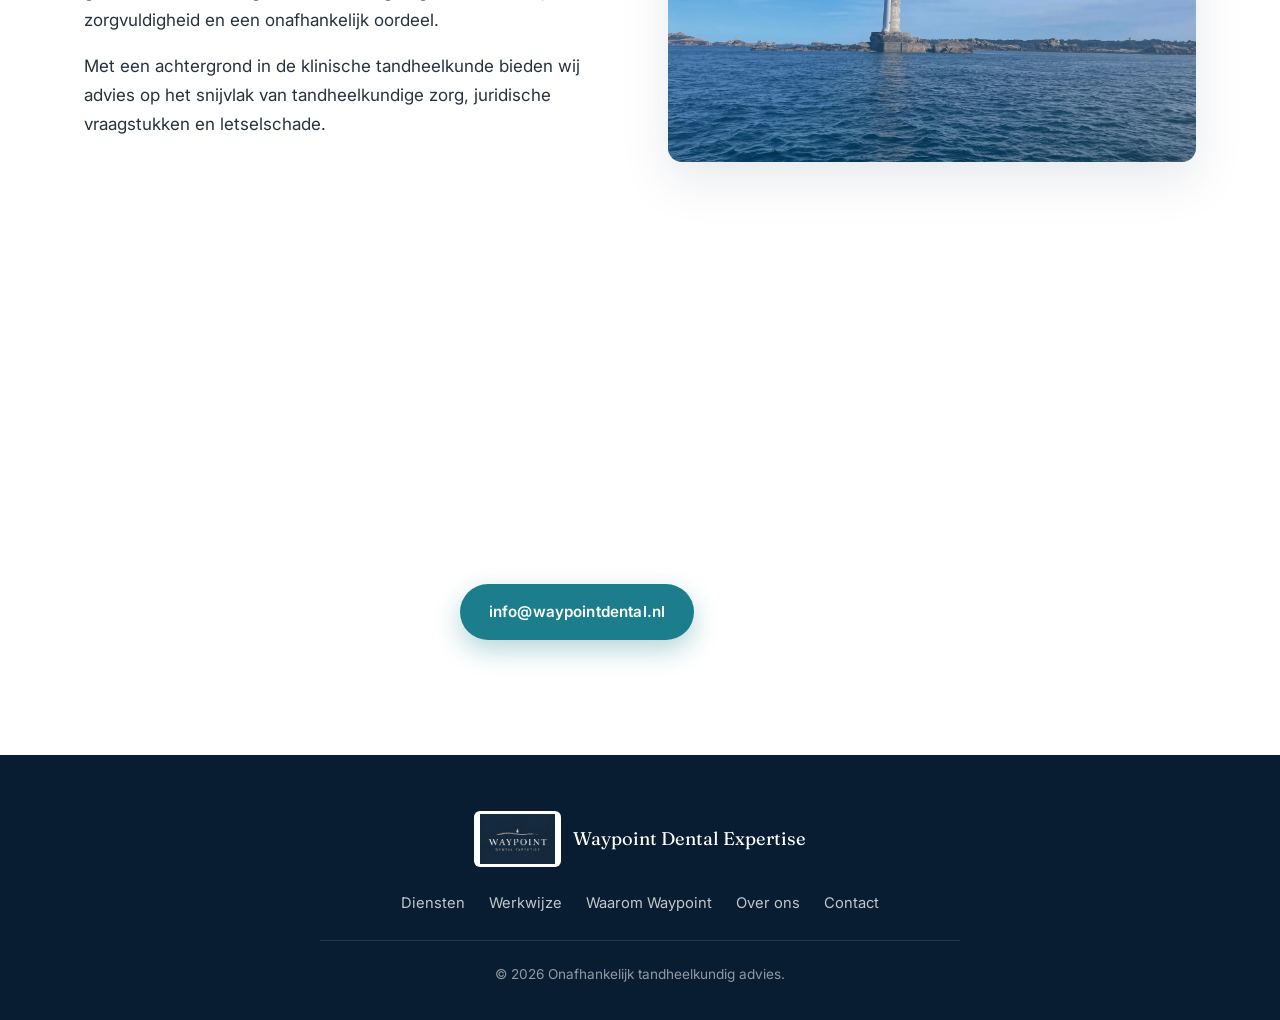
==== commit d1ad6f96: "Voeg content.js toe voor beheerbare teksten, vergroot logo's" ====
--- a/index.html
+++ b/index.html
@@ -18,18 +18,12 @@
     <a href="#top" class="brand" aria-label="Waypoint Dental Expertise - home">
       <img src="assets/logo.jpeg" alt="Waypoint Dental Expertise" class="brand-logo">
       <span class="brand-text">
-        <span class="brand-name">Waypoint</span>
-        <span class="brand-sub">Dental Expertise</span>
+        <span class="brand-name" id="brandName">Waypoint</span>
+        <span class="brand-sub" id="brandSub">Dental Expertise</span>
       </span>
     </a>
 
-    <nav class="nav" id="nav" aria-label="Hoofdnavigatie">
-      <a href="#diensten">Diensten</a>
-      <a href="#werkwijze">Werkwijze</a>
-      <a href="#waarom">Waarom Waypoint</a>
-      <a href="#over">Over ons</a>
-      <a href="#contact" class="nav-cta">Contact</a>
-    </nav>
+    <nav class="nav" id="nav" aria-label="Hoofdnavigatie"></nav>
 
     <button class="nav-toggle" id="navToggle" aria-label="Menu openen" aria-expanded="false" aria-controls="nav">
       <span></span><span></span><span></span>
@@ -42,44 +36,28 @@
   <section class="hero">
     <div class="hero-bg" aria-hidden="true"></div>
     <div class="container hero-inner">
-      <p class="eyebrow">Onafhankelijk tandheelkundig advies</p>
-      <h1>Waar tandheelkundige expertise en een onafhankelijk oordeel samenkomen.</h1>
-      <p class="lead">
-        Tandheelkundige vraagstukken kunnen complex zijn. Of het nu gaat om de beoordeling van
-        tandheelkundige schade, de onderbouwing van een letselschadezaak of de vraag of een
-        voorgesteld behandelplan de juiste oplossing biedt: een deskundig en onafhankelijk
-        oordeel maakt het verschil.
-      </p>
+      <p class="eyebrow" id="heroEyebrow"></p>
+      <h1 id="heroTitle"></h1>
+      <p class="lead" id="heroLead"></p>
       <div class="hero-actions">
-        <a href="#diensten" class="btn btn-primary">Onze dienstverlening</a>
-        <a href="#contact" class="btn btn-ghost">Neem contact op</a>
+        <a href="#diensten" class="btn btn-primary" id="heroCtaPrimary"></a>
+        <a href="#contact" class="btn btn-ghost" id="heroCtaSecondary"></a>
       </div>
-      <ul class="hero-badges">
-        <li>Onafhankelijk</li>
-        <li>Deskundig</li>
-        <li>Zorgvuldig</li>
-      </ul>
+      <ul class="hero-badges" id="heroBadges"></ul>
     </div>
   </section>
 
   <section class="intro section">
     <div class="container intro-grid">
       <div class="intro-text">
-        <p class="eyebrow">Helder onderbouwd</p>
-        <h2>Professioneel tandheelkundig advies en onafhankelijke beoordelingen</h2>
-        <p>
-          Waypoint Dental Expertise biedt professioneel tandheelkundig advies en onafhankelijke
-          beoordelingen, gebaseerd op klinische ervaring, vakinhoudelijke kennis en een zorgvuldige
-          analyse.
-        </p>
-        <p>
-          Wij maken complexe tandheelkundige vraagstukken inzichtelijk en vertalen medische
-          informatie naar heldere, begrijpelijke en goed onderbouwde adviezen.
-        </p>
+        <p class="eyebrow" id="introEyebrow"></p>
+        <h2 id="introTitle"></h2>
+        <p id="introP1"></p>
+        <p id="introP2"></p>
       </div>
       <div class="intro-card">
-        <p class="intro-card-quote">Onafhankelijk. Deskundig. Zorgvuldig.</p>
-        <p class="intro-card-sub">De basis van elk advies dat wij geven.</p>
+        <p class="intro-card-quote" id="introCardQuote"></p>
+        <p class="intro-card-sub" id="introCardSub"></p>
       </div>
     </div>
   </section>
@@ -87,156 +65,40 @@
   <section id="diensten" class="section section-alt">
     <div class="container">
       <div class="section-head">
-        <p class="eyebrow">Onze dienstverlening</p>
-        <h2>Expertise voor elke vraag</h2>
+        <p class="eyebrow" id="dienstenEyebrow"></p>
+        <h2 id="dienstenTitle"></h2>
       </div>
-
-      <div class="cards">
-        <article class="card">
-          <div class="card-icon" aria-hidden="true">
-            <svg viewBox="0 0 24 24" fill="none" stroke="currentColor" stroke-width="1.6"><path d="M12 3v18M5 8h14M5 8l-2 6a3 3 0 0 0 6 0L7 8M19 8l-2 6a3 3 0 0 0 6 0l-2-6"/></svg>
-          </div>
-          <h3>Voor advocatenkantoren</h3>
-          <p class="card-sub">Tandheelkundige expertise bij letselschade en juridische vraagstukken.</p>
-          <p>
-            Bij tandheelkundige letselschade is een goed onderbouwde beoordeling essentieel. Waypoint
-            Dental Expertise ondersteunt advocaten bij het inzichtelijk maken en beoordelen van
-            tandheelkundige aspecten binnen een dossier.
-          </p>
-          <p>
-            Wij analyseren relevante tandheelkundige documentatie, beoordelen de aard en omvang van
-            tandheelkundige schade en geven een inhoudelijk oordeel over de mogelijke gevolgen en
-            benodigde behandelingen.
-          </p>
-          <p>
-            Onze dienstverlening is gericht op het bieden van duidelijkheid, zodat u beschikt over een
-            deskundige tandheelkundige beoordeling ter ondersteuning van uw juridische werkzaamheden.
-          </p>
-        </article>
-
-        <article class="card">
-          <div class="card-icon" aria-hidden="true">
-            <svg viewBox="0 0 24 24" fill="none" stroke="currentColor" stroke-width="1.6"><path d="M12 3l7 3v6c0 4.5-3 7.5-7 9-4-1.5-7-4.5-7-9V6l7-3z"/><path d="M9 12l2 2 4-4"/></svg>
-          </div>
-          <h3>Voor verzekeringsmaatschappijen</h3>
-          <p class="card-sub">Een onafhankelijke beoordeling als basis voor een zorgvuldige besluitvorming.</p>
-          <p>
-            Tandheelkundige schadeclaims vragen om een kritische, inhoudelijke en evenwichtige
-            beoordeling. Waypoint Dental Expertise ondersteunt verzekeringsmaatschappijen bij het
-            analyseren van tandheelkundige dossiers en het beoordelen van behandelvoorstellen en
-            schadegerelateerde vraagstukken.
-          </p>
-          <p>
-            Met oog voor zowel de klinische werkelijkheid als de beschikbare documentatie bieden wij
-            een heldere onderbouwing van onze bevindingen.
-          </p>
-          <p>
-            Zo dragen wij bij aan een transparante en zorgvuldige beoordeling van tandheelkundige claims.
-          </p>
-        </article>
-
-        <article class="card">
-          <div class="card-icon" aria-hidden="true">
-            <svg viewBox="0 0 24 24" fill="none" stroke="currentColor" stroke-width="1.6"><circle cx="12" cy="8" r="4"/><path d="M4 21c0-4 3.6-7 8-7s8 3 8 7"/></svg>
-          </div>
-          <h3>Voor particulieren</h3>
-          <p class="card-sub">Zekerheid over uw tandheelkundige behandeling.</p>
-          <p>
-            Een uitgebreid behandelplan, een ingrijpende gebitsrenovatie of een kostbare tandheelkundige
-            behandeling kan vragen oproepen. Is de voorgestelde behandeling noodzakelijk? Zijn er
-            alternatieven? Past het behandelplan bij uw situatie en verwachtingen?
-          </p>
-          <p>
-            Wanneer u behoefte heeft aan een onafhankelijke blik, kan Waypoint Dental Expertise uw
-            behandelplan en de beschikbare tandheelkundige documentatie beoordelen.
-          </p>
-          <p>
-            Wij helpen u de voorgestelde behandeling beter te begrijpen, brengen eventuele alternatieven
-            in kaart en geven u een helder inzicht in de overwegingen die bij uw behandeling een rol spelen.
-          </p>
-          <p>
-            Ook wanneer u twijfelt over een eerder uitgevoerde behandeling of behoefte heeft aan een
-            second opinion, kunt u bij ons terecht.
-          </p>
-          <p class="card-highlight">Een goed geïnformeerde keuze begint met een deskundig en onafhankelijk advies.</p>
-        </article>
-      </div>
+      <div class="cards" id="dienstenCards"></div>
     </div>
   </section>
 
   <section id="werkwijze" class="section">
     <div class="container">
       <div class="section-head">
-        <p class="eyebrow">Onze werkwijze</p>
-        <h2>Van vraag naar helder advies</h2>
+        <p class="eyebrow" id="werkwijzeEyebrow"></p>
+        <h2 id="werkwijzeTitle"></h2>
       </div>
-
-      <ol class="steps">
-        <li class="step">
-          <span class="step-num">01</span>
-          <h3>Inventarisatie</h3>
-          <p>We bespreken uw vraag en brengen in kaart welke informatie nodig is voor een zorgvuldige beoordeling.</p>
-        </li>
-        <li class="step">
-          <span class="step-num">02</span>
-          <h3>Analyse</h3>
-          <p>We bestuderen de beschikbare tandheelkundige gegevens, zoals behandelplannen, röntgenfoto's, patiëntendossiers en andere relevante documentatie.</p>
-        </li>
-        <li class="step">
-          <span class="step-num">03</span>
-          <h3>Beoordeling</h3>
-          <p>Op basis van de beschikbare informatie beoordelen we het tandheelkundige vraagstuk vanuit een onafhankelijk en klinisch onderbouwd perspectief.</p>
-        </li>
-        <li class="step">
-          <span class="step-num">04</span>
-          <h3>Advies</h3>
-          <p>U ontvangt een helder en zorgvuldig onderbouwd advies dat aansluit bij uw specifieke vraag. Afhankelijk van de opdracht kan dit bestaan uit een schriftelijke beoordeling, een rapportage of een toelichting op onze bevindingen.</p>
-        </li>
-      </ol>
+      <ol class="steps" id="werkwijzeSteps"></ol>
     </div>
   </section>
 
   <section id="waarom" class="section section-alt">
     <div class="container">
       <div class="section-head">
-        <p class="eyebrow">Waarom Waypoint Dental Expertise?</p>
-        <h2>Expertise die het verschil maakt</h2>
+        <p class="eyebrow" id="waaromEyebrow"></p>
+        <h2 id="waaromTitle"></h2>
       </div>
-
-      <div class="features">
-        <div class="feature">
-          <h3>Klinische ervaring</h3>
-          <p>Tandheelkundige vraagstukken worden beoordeeld vanuit kennis van de dagelijkse tandheelkundige praktijk en de klinische besluitvorming die daarbij hoort.</p>
-        </div>
-        <div class="feature">
-          <h3>Onafhankelijk oordeel</h3>
-          <p>Onze beoordelingen zijn gericht op een zorgvuldige analyse van de beschikbare informatie en een objectieve beantwoording van de voorgelegde vraag.</p>
-        </div>
-        <div class="feature">
-          <h3>Heldere communicatie</h3>
-          <p>Wij maken complexe tandheelkundige informatie begrijpelijk en vertalen vakinhoudelijke bevindingen naar een duidelijk advies.</p>
-        </div>
-        <div class="feature">
-          <h3>Zorgvuldige onderbouwing</h3>
-          <p>Onze adviezen zijn gebaseerd op de beschikbare documentatie, relevante vakinhoudelijke kennis en een gestructureerde beoordeling van het vraagstuk.</p>
-        </div>
-      </div>
+      <div class="features" id="waaromFeatures"></div>
     </div>
   </section>
 
   <section id="over" class="section over">
     <div class="container over-grid">
       <div class="over-text">
-        <p class="eyebrow">Over Waypoint Dental Expertise</p>
-        <h2>Kennis, zorgvuldigheid en een onafhankelijk oordeel</h2>
-        <p>
-          Waypoint Dental Expertise is opgericht vanuit de overtuiging dat goede tandheelkundige
-          besluitvorming begint met kennis, zorgvuldigheid en een onafhankelijk oordeel.
-        </p>
-        <p>
-          Met een achtergrond in de klinische tandheelkunde bieden wij advies op het snijvlak van
-          tandheelkundige zorg, juridische vraagstukken en letselschade.
-        </p>
+        <p class="eyebrow" id="overEyebrow"></p>
+        <h2 id="overTitle"></h2>
+        <p id="overP1"></p>
+        <p id="overP2"></p>
       </div>
       <div class="over-image" aria-hidden="true"></div>
     </div>
@@ -244,11 +106,11 @@
 
   <section id="contact" class="section cta">
     <div class="container cta-inner">
-      <h2>Een deskundig en onafhankelijk advies nodig?</h2>
-      <p>Neem contact op om uw tandheelkundige vraagstuk te bespreken. Wij denken graag met u mee.</p>
+      <h2 id="ctaTitle"></h2>
+      <p id="ctaText"></p>
       <div class="cta-actions">
-        <a href="mailto:info@waypointdental.nl" class="btn btn-primary">info@waypointdental.nl</a>
-        <a href="tel:+31000000000" class="btn btn-ghost-light">Bel ons</a>
+        <a href="#" class="btn btn-primary" id="ctaEmail"></a>
+        <a href="#" class="btn btn-ghost-light" id="ctaPhone"></a>
       </div>
     </div>
   </section>
@@ -259,19 +121,14 @@
   <div class="container footer-inner">
     <div class="footer-brand">
       <img src="assets/logo.jpeg" alt="Waypoint Dental Expertise" class="footer-logo">
-      <span>Waypoint Dental Expertise</span>
+      <span id="footerBrandName"></span>
     </div>
-    <nav class="footer-nav" aria-label="Voetnavigatie">
-      <a href="#diensten">Diensten</a>
-      <a href="#werkwijze">Werkwijze</a>
-      <a href="#waarom">Waarom Waypoint</a>
-      <a href="#over">Over ons</a>
-      <a href="#contact">Contact</a>
-    </nav>
-    <p class="footer-copy">&copy; <span id="year"></span> Waypoint Dental Expertise. Onafhankelijk tandheelkundig advies.</p>
+    <nav class="footer-nav" id="footerNav" aria-label="Voetnavigatie"></nav>
+    <p class="footer-copy">&copy; <span id="year"></span> <span id="footerCopy"></span></p>
   </div>
 </footer>
 
+<script src="content.js"></script>
 <script src="script.js"></script>
 </body>
-</html>
+</html>
--- a/styles.css
+++ b/styles.css
@@ -126,23 +126,24 @@
 }
 .brand { display: flex; align-items: center; gap: 12px; }
 .brand-logo {
-  height: 46px;
+  height: 66px;
   width: auto;
   border-radius: 8px;
   object-fit: contain;
   background: #fff;
-  padding: 3px 6px;
+  padding: 4px 8px;
   box-shadow: var(--shadow-sm);
 }
 .brand-text { display: flex; flex-direction: column; line-height: 1.05; }
 .brand-name {
   font-family: var(--font-head);
   font-weight: 600;
-  font-size: 1.18rem;
+  font-size: 1.35rem;
   color: var(--navy);
+  white-space: nowrap;
 }
 .brand-sub {
-  font-size: 0.7rem;
+  font-size: 0.74rem;
   letter-spacing: 0.16em;
   text-transform: uppercase;
   color: var(--muted);
@@ -405,7 +406,7 @@
   font-size: 1.15rem;
 }
 .footer-logo {
-  height: 40px;
+  height: 56px;
   width: auto;
   border-radius: 6px;
   background: #fff;
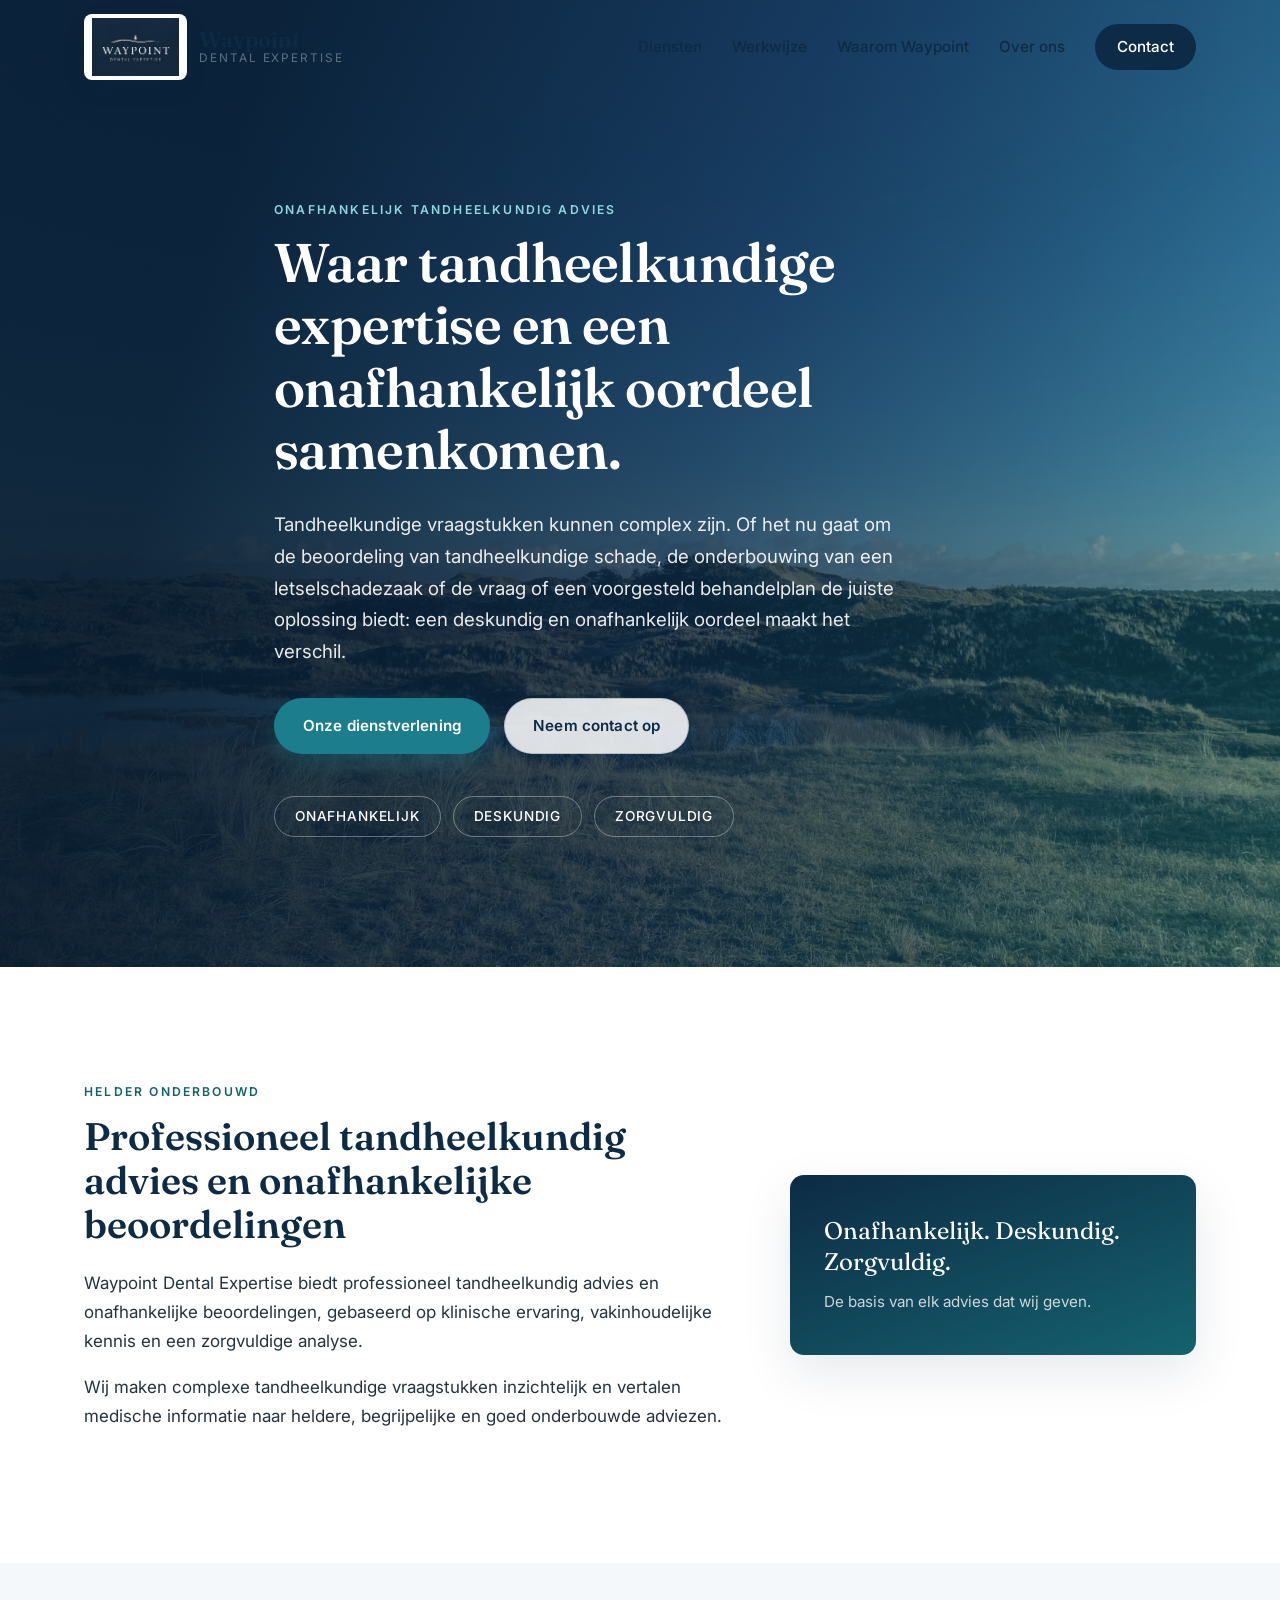
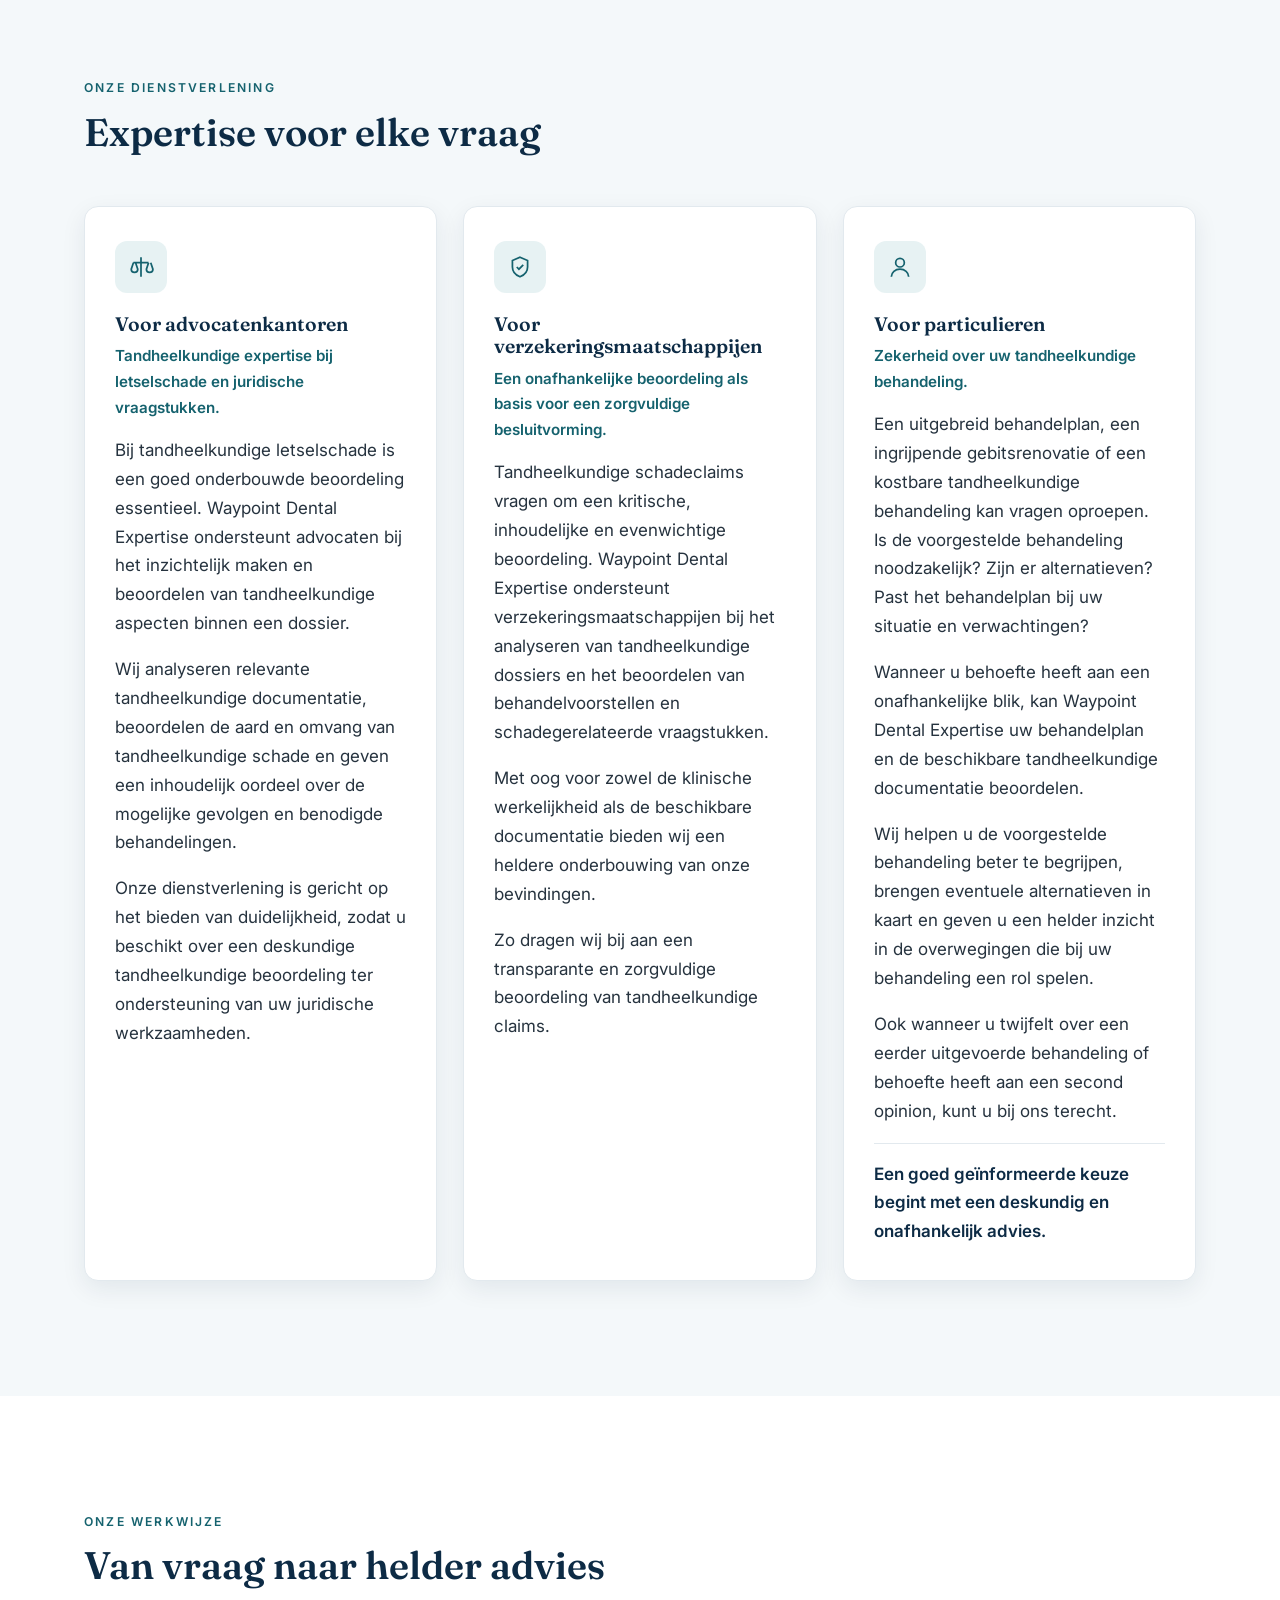
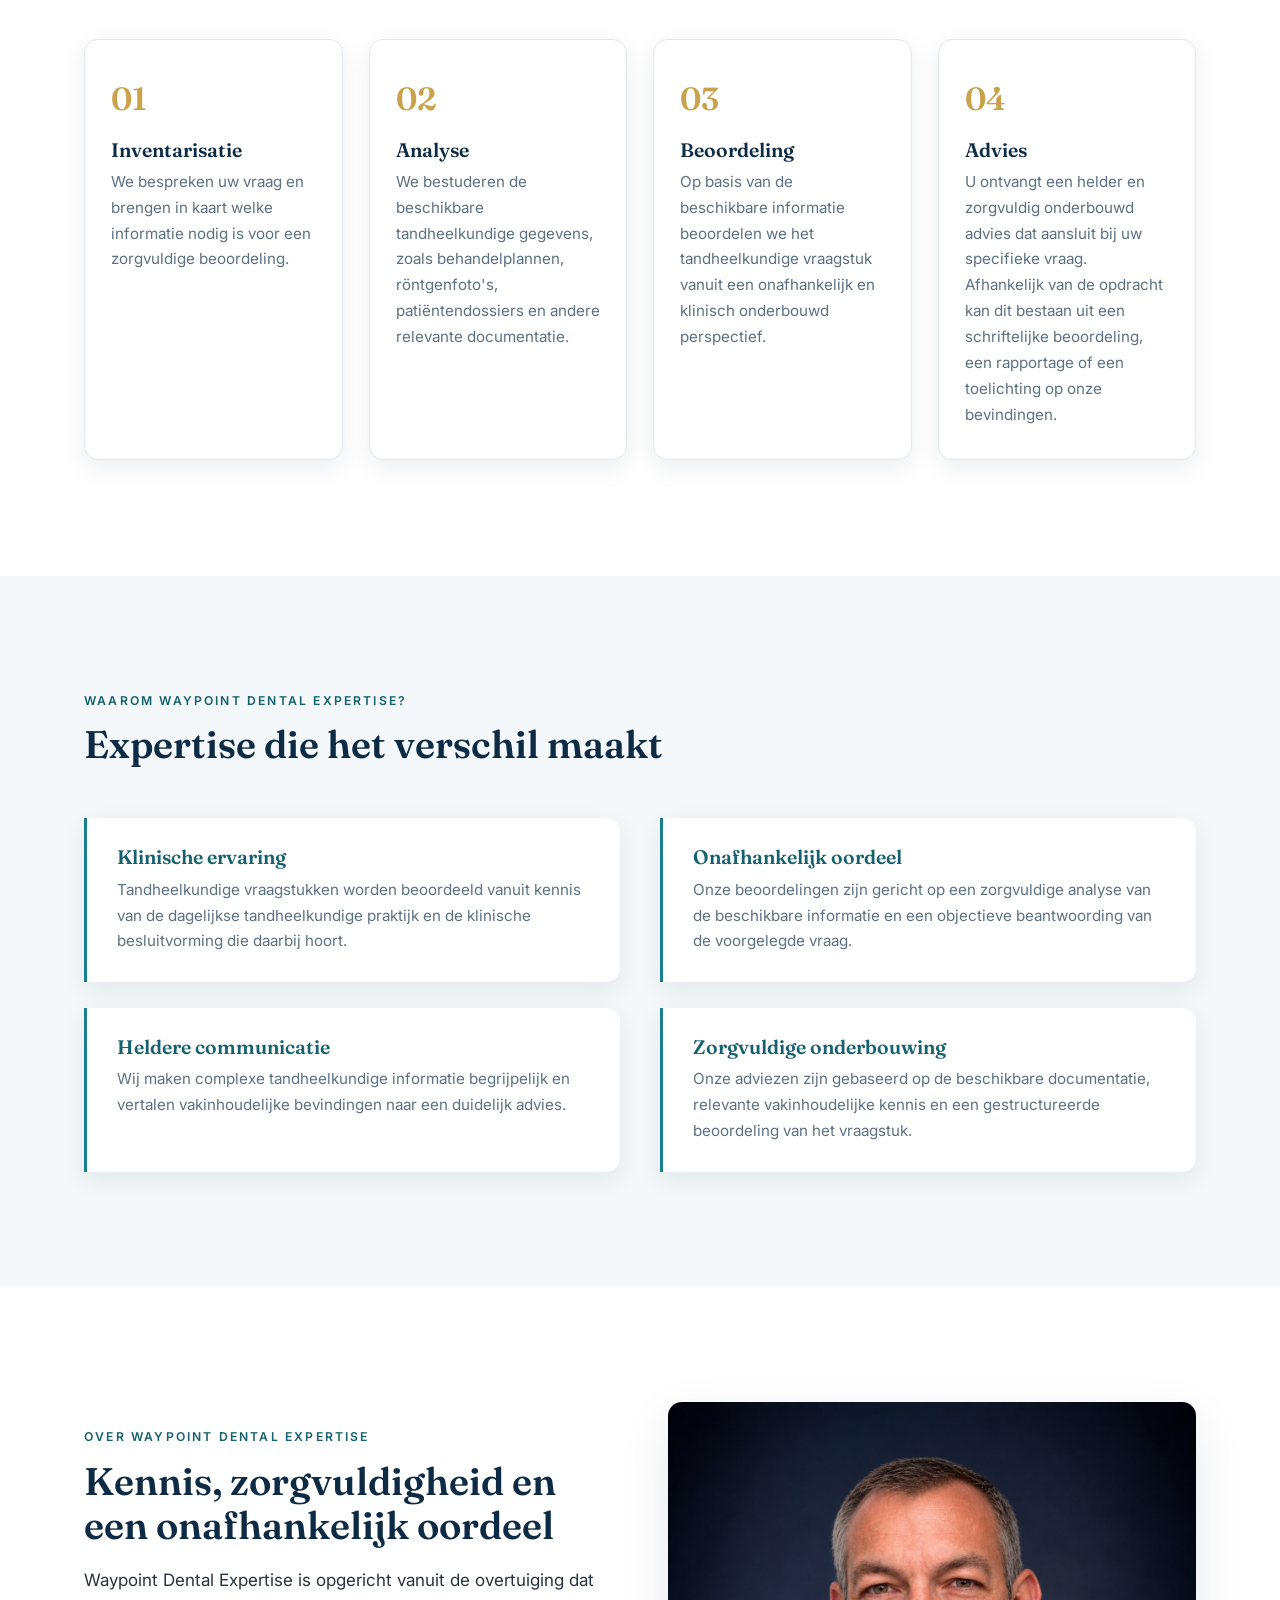
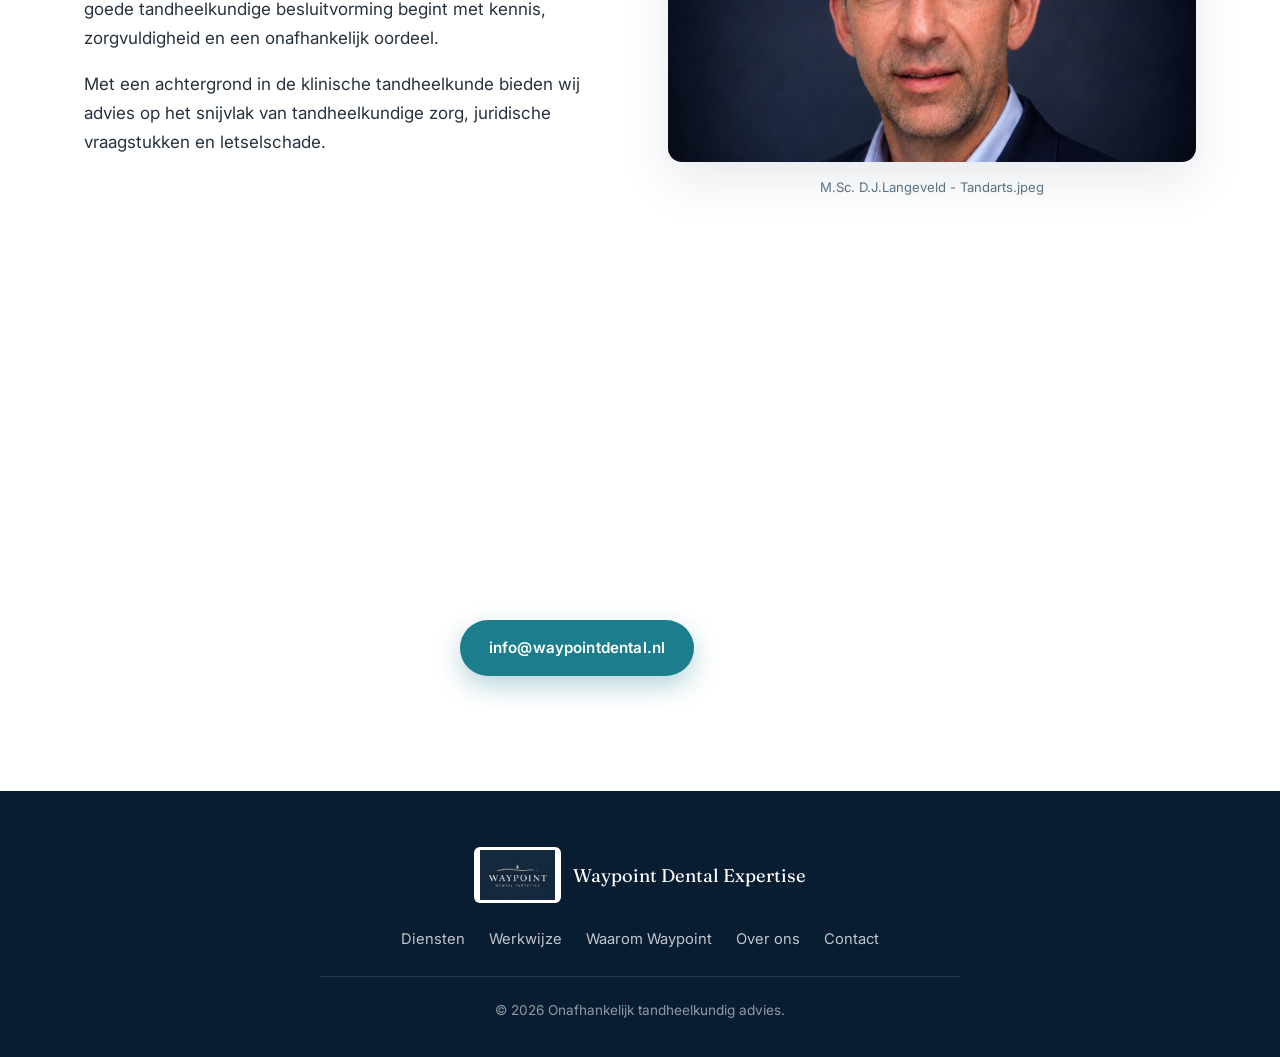
==== commit 8dcb8df0: "Vervang over-ons achtergrond door foto D.J. Langeveld met bijschrift" ====
--- a/index.html
+++ b/index.html
@@ -100,7 +100,10 @@
         <p id="overP1"></p>
         <p id="overP2"></p>
       </div>
-      <div class="over-image" aria-hidden="true"></div>
+      <figure class="over-media">
+        <div class="over-image" aria-hidden="true"></div>
+        <figcaption class="over-caption" id="overCaption"></figcaption>
+      </figure>
     </div>
   </section>
 
@@ -128,7 +131,7 @@
   </div>
 </footer>
 
-<script src="content.js"></script>
+<script src="Admin%20Website.js"></script>
 <script src="script.js"></script>
 </body>
 </html>
--- a/styles.css
+++ b/styles.css
@@ -356,13 +356,25 @@
   gap: 56px;
   align-items: center;
 }
+.over-media {
+  display: flex;
+  flex-direction: column;
+  gap: 14px;
+  margin: 0;
+}
 .over-image {
+  flex: 1;
   min-height: 360px;
   border-radius: var(--radius);
-  background-image: linear-gradient(rgba(13, 43, 69, 0.12), rgba(13, 43, 69, 0.12)), url("assets/background-4.jpeg");
+  background-image: url("assets/langeveld.jpeg");
   background-size: cover;
-  background-position: center;
+  background-position: center top;
   box-shadow: var(--shadow);
+}
+.over-caption {
+  font-size: 0.82rem;
+  color: var(--muted);
+  text-align: center;
 }
 
 /* ---------- CTA ---------- */
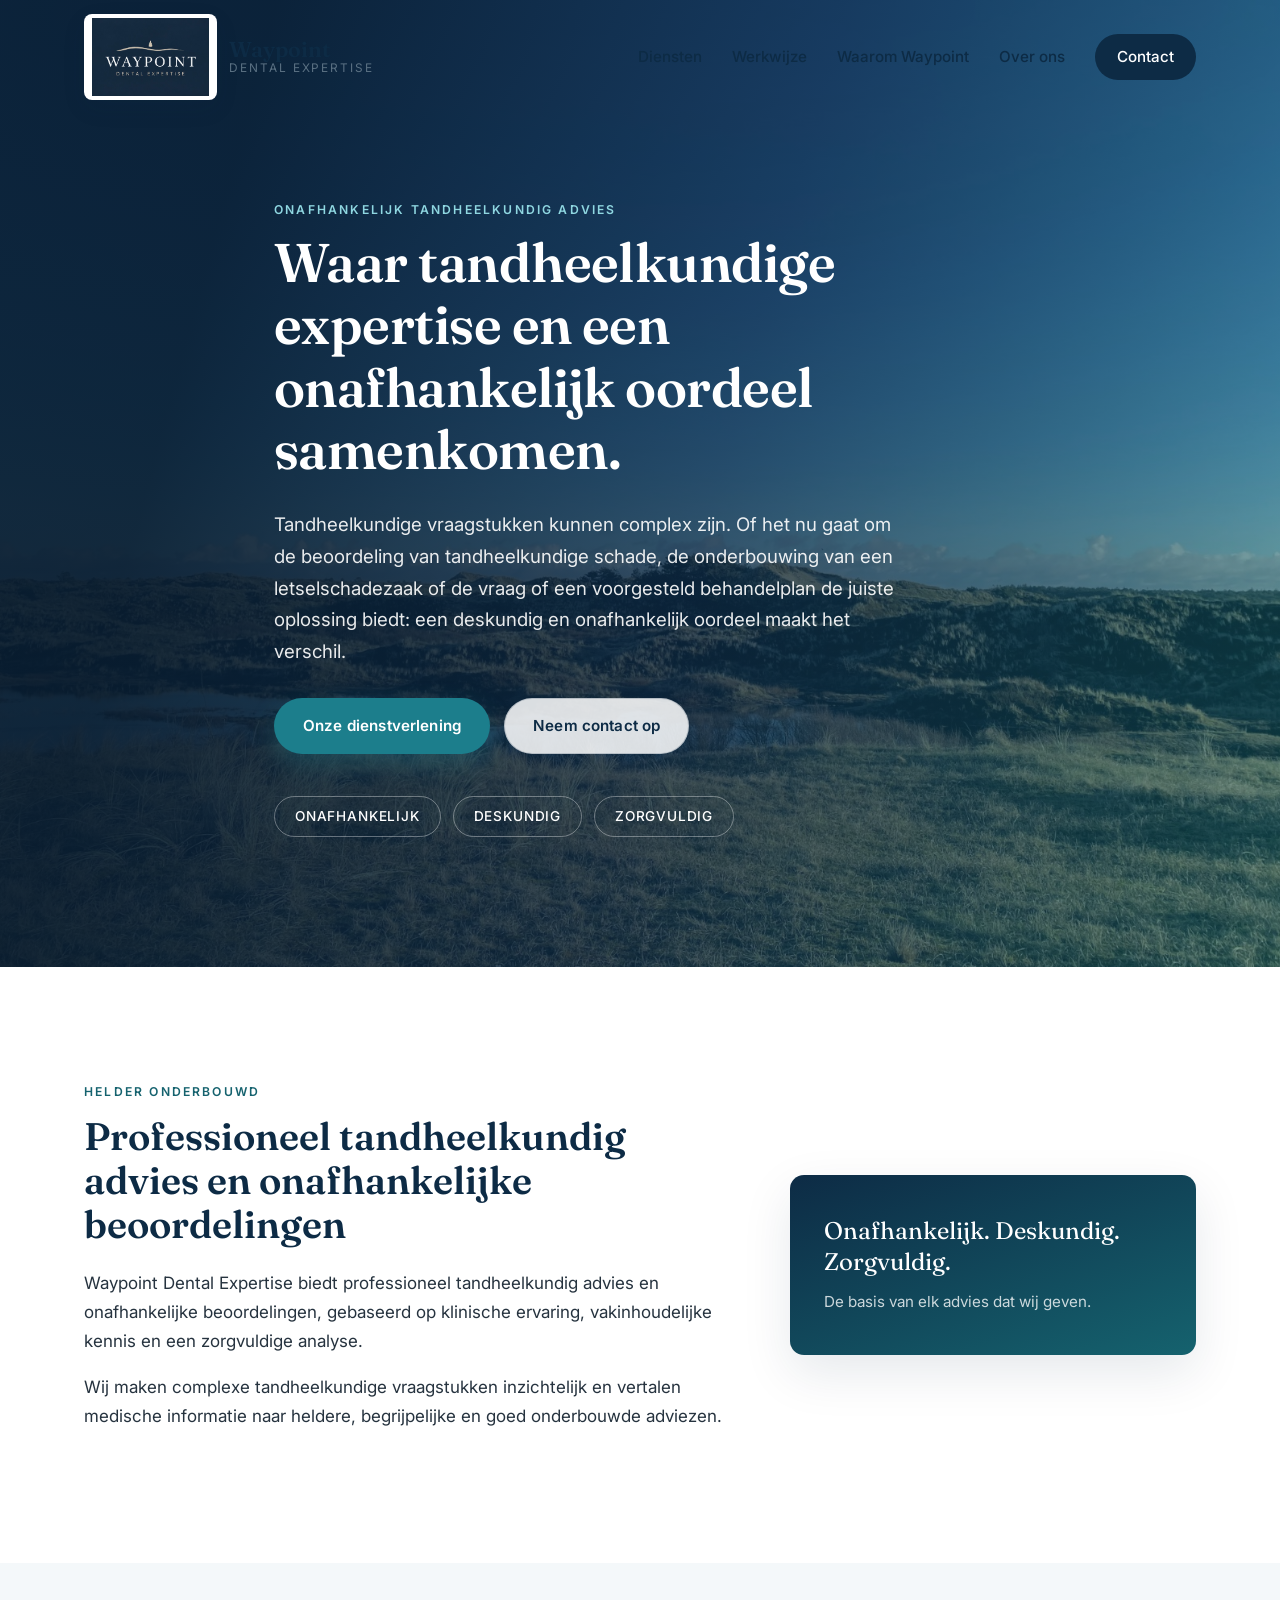
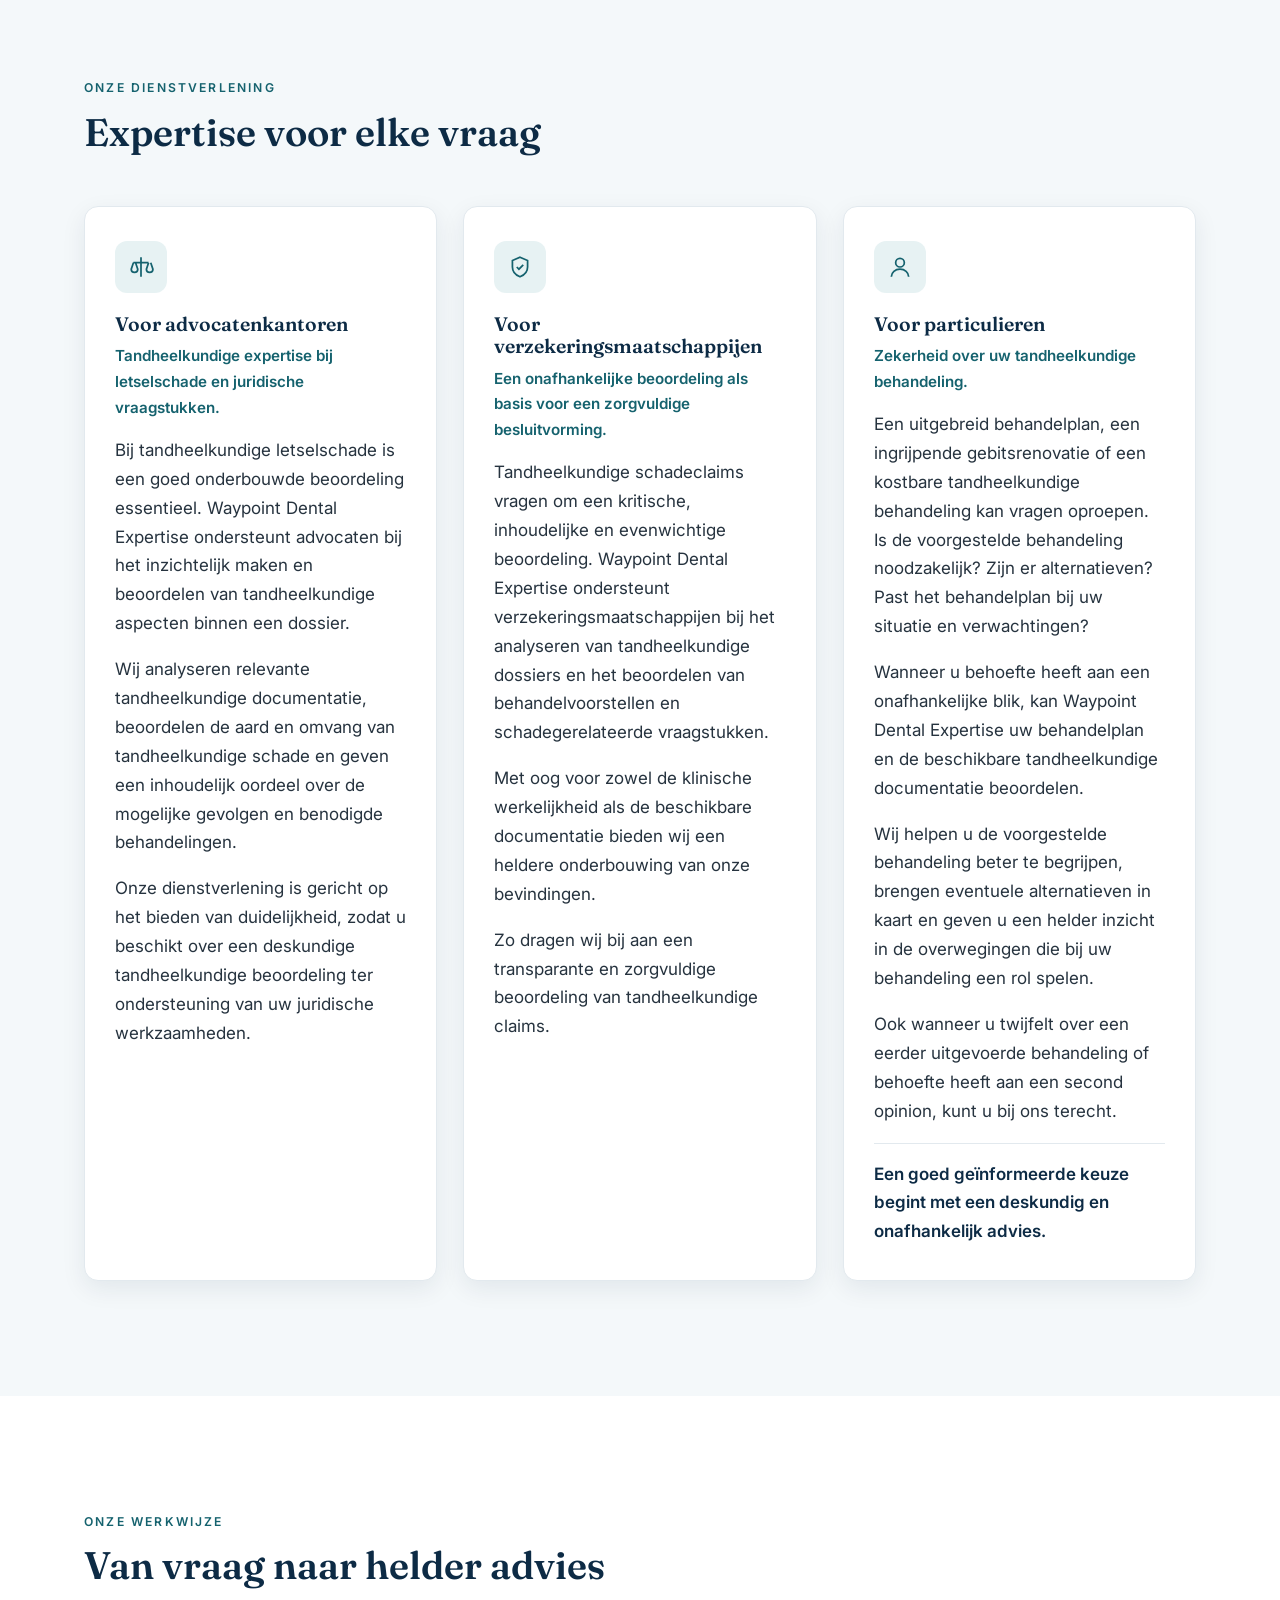
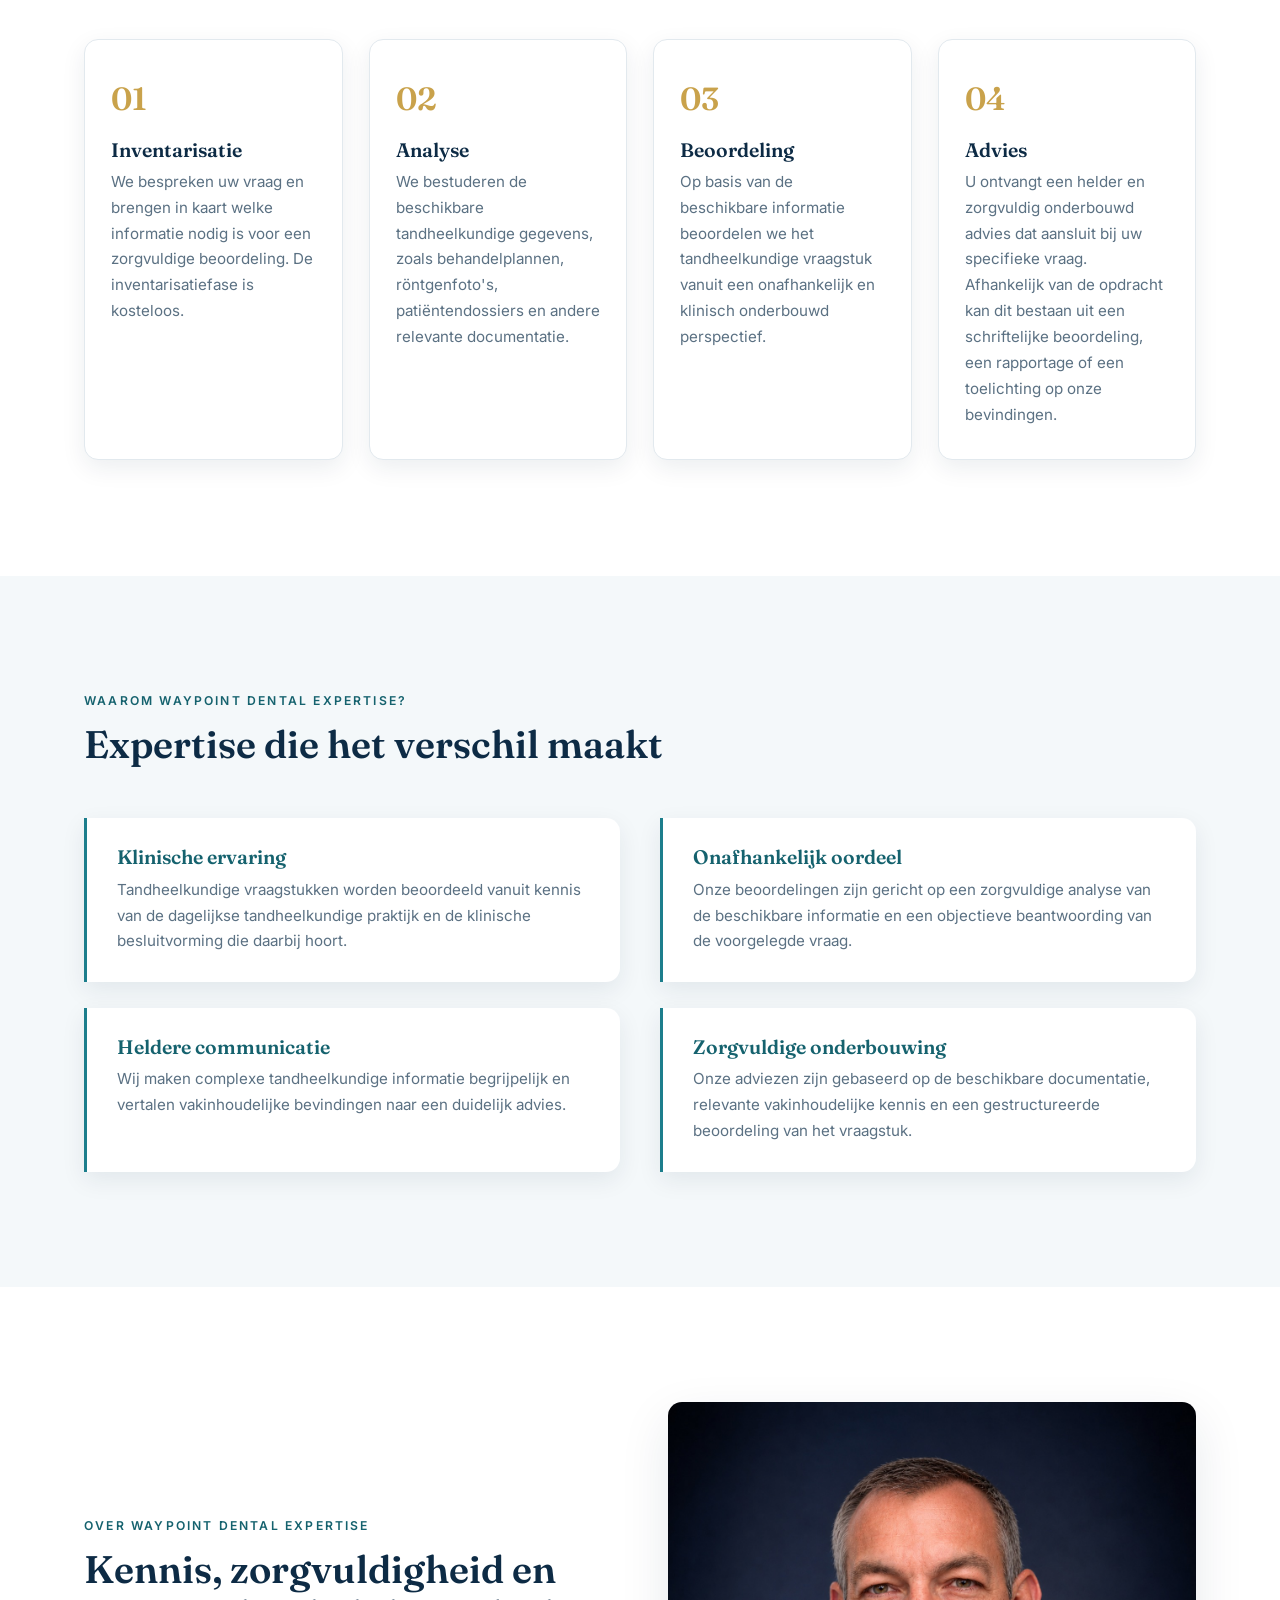
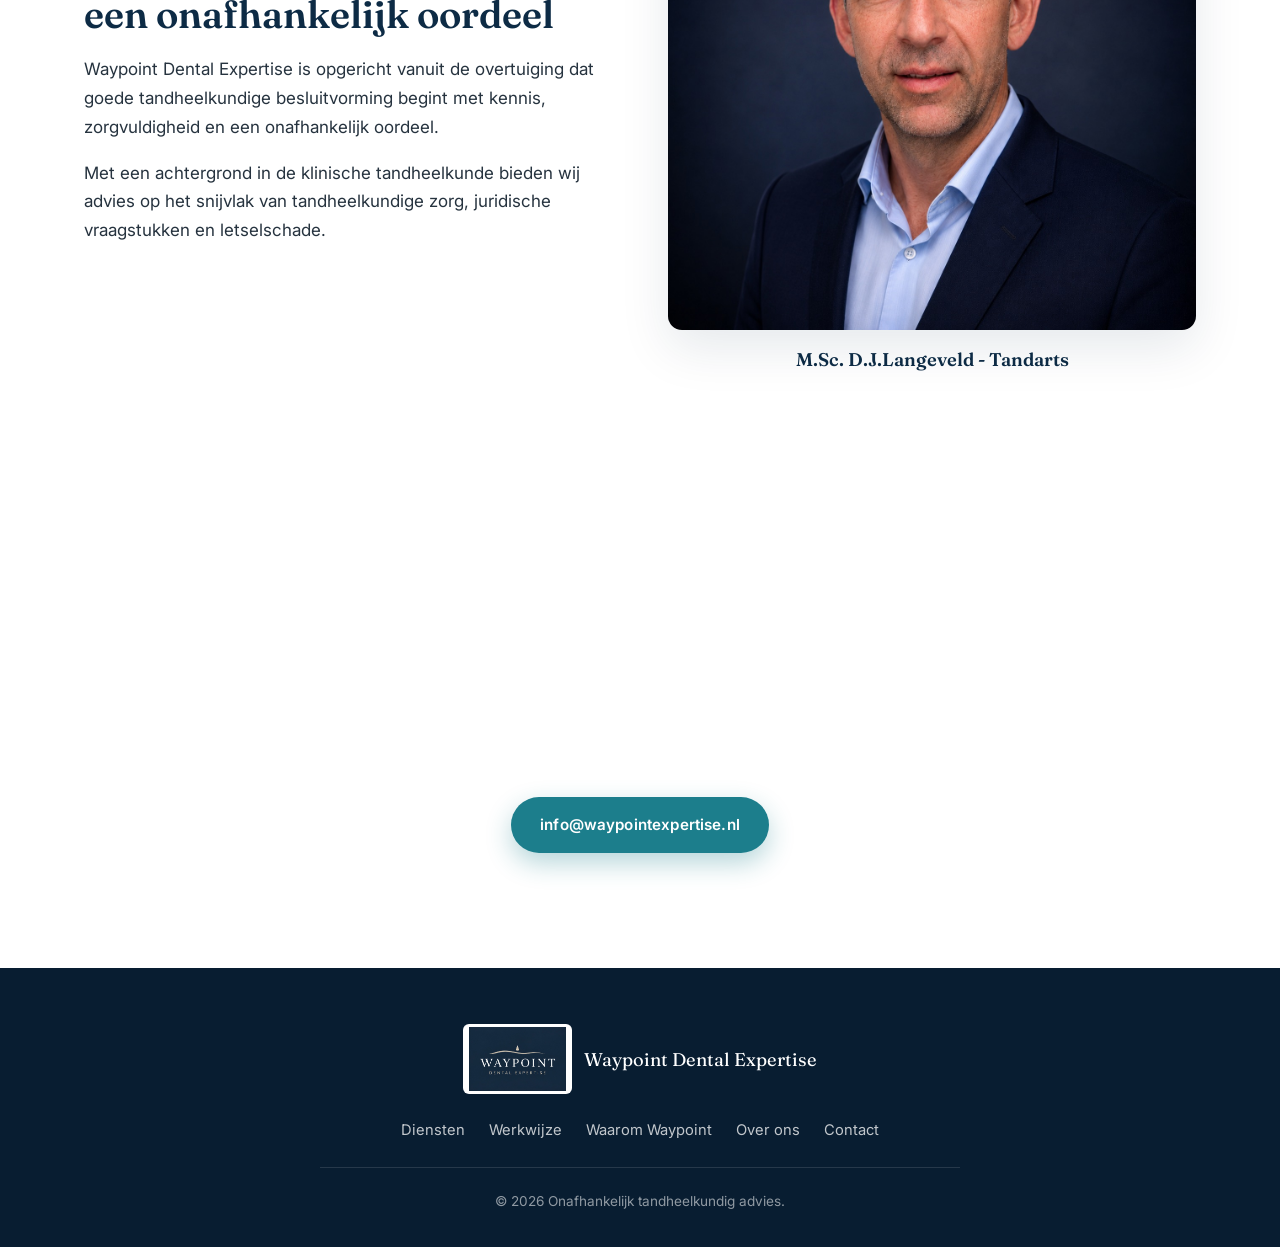
==== commit 78543287: "Design: groter logo, foto zonder bijsnijden (afgeronde hoeken), naam groter, bel-knop verwijderd" ====
--- a/index.html
+++ b/index.html
@@ -101,7 +101,7 @@
         <p id="overP2"></p>
       </div>
       <figure class="over-media">
-        <div class="over-image" aria-hidden="true"></div>
+        <img class="over-image" src="assets/langeveld.jpeg" alt="M.Sc. D.J. Langeveld" loading="lazy">
         <figcaption class="over-caption" id="overCaption"></figcaption>
       </figure>
     </div>
@@ -113,7 +113,6 @@
       <p id="ctaText"></p>
       <div class="cta-actions">
         <a href="#" class="btn btn-primary" id="ctaEmail"></a>
-        <a href="#" class="btn btn-ghost-light" id="ctaPhone"></a>
       </div>
     </div>
   </section>
--- a/styles.css
+++ b/styles.css
@@ -126,7 +126,7 @@
 }
 .brand { display: flex; align-items: center; gap: 12px; }
 .brand-logo {
-  height: 66px;
+  height: 86px;
   width: auto;
   border-radius: 8px;
   object-fit: contain;
@@ -363,17 +363,19 @@
   margin: 0;
 }
 .over-image {
-  flex: 1;
-  min-height: 360px;
+  display: block;
+  width: 100%;
+  aspect-ratio: 1 / 1;
+  object-fit: contain;
   border-radius: var(--radius);
-  background-image: url("assets/langeveld.jpeg");
-  background-size: cover;
-  background-position: center top;
   box-shadow: var(--shadow);
+  background: #fff;
 }
 .over-caption {
-  font-size: 0.82rem;
-  color: var(--muted);
+  font-family: var(--font-head);
+  font-size: 1.15rem;
+  font-weight: 600;
+  color: var(--navy);
   text-align: center;
 }
 
@@ -418,7 +420,7 @@
   font-size: 1.15rem;
 }
 .footer-logo {
-  height: 56px;
+  height: 70px;
   width: auto;
   border-radius: 6px;
   background: #fff;
